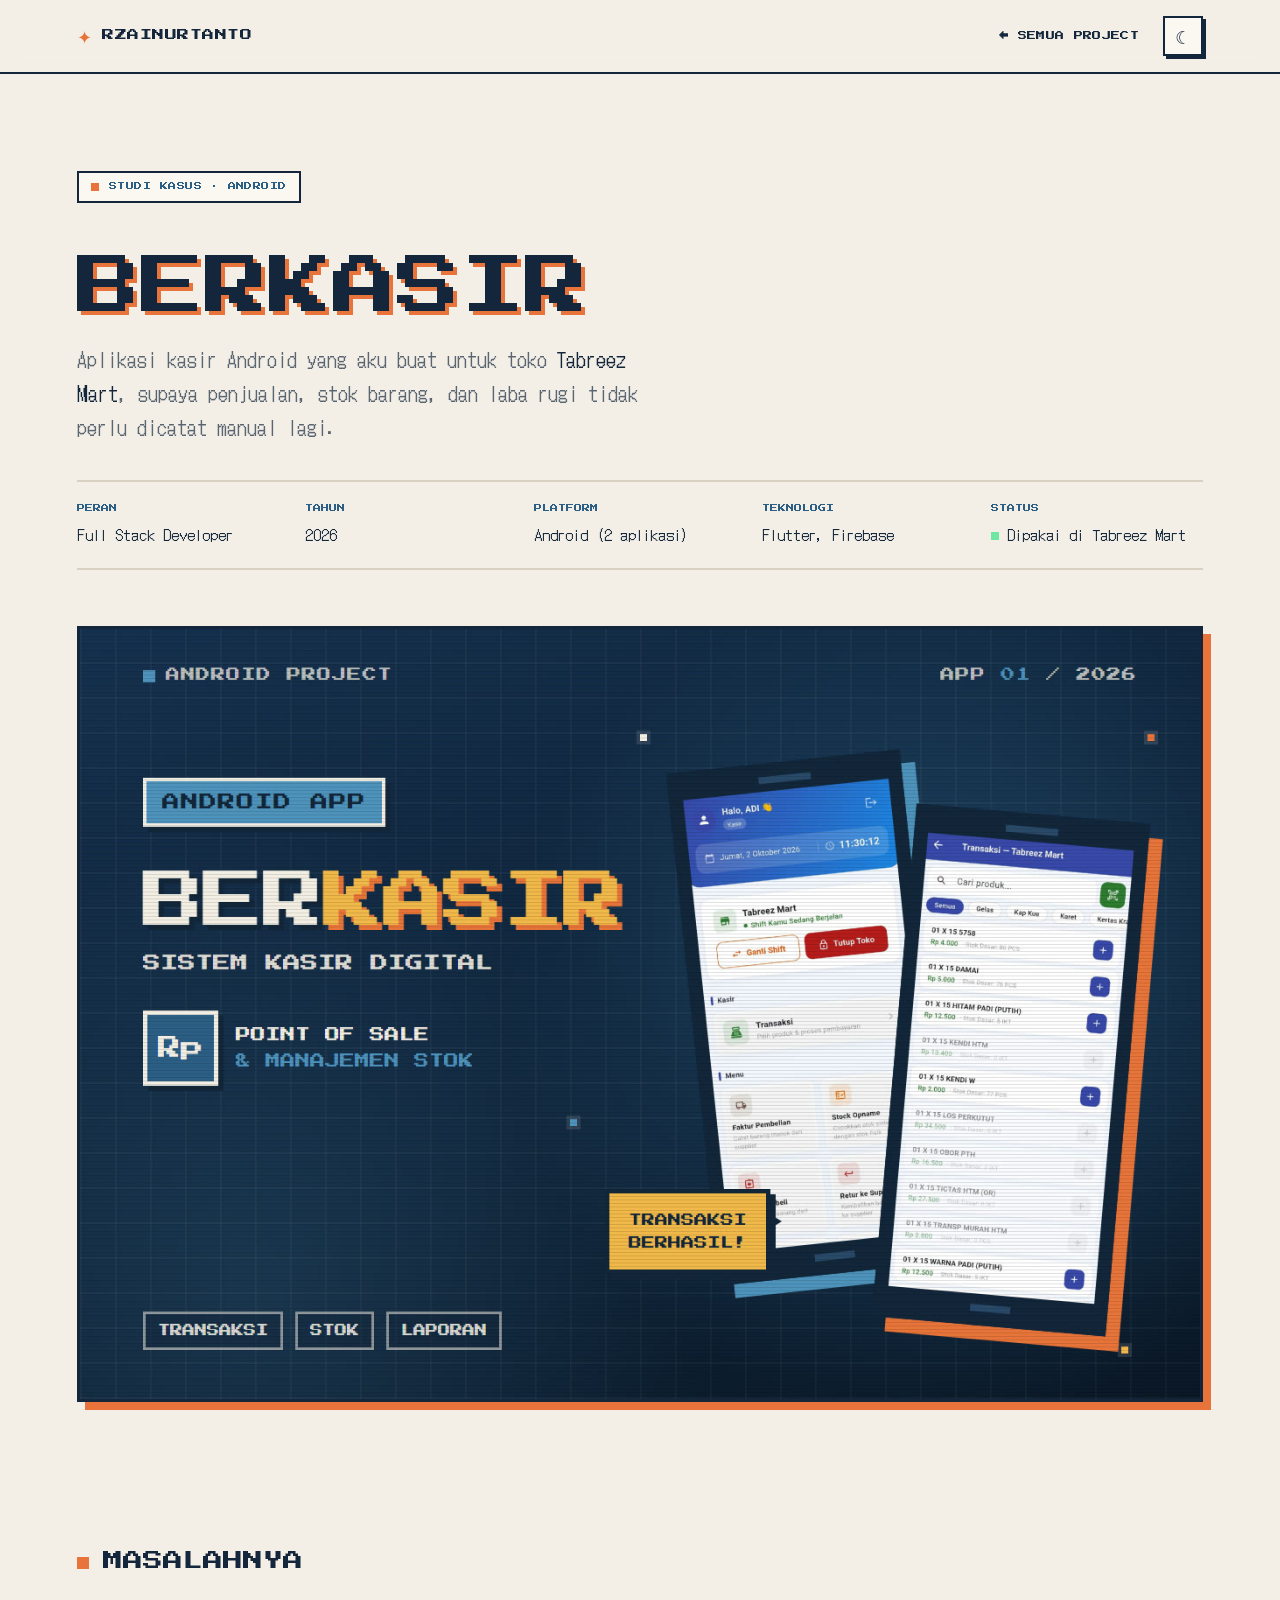
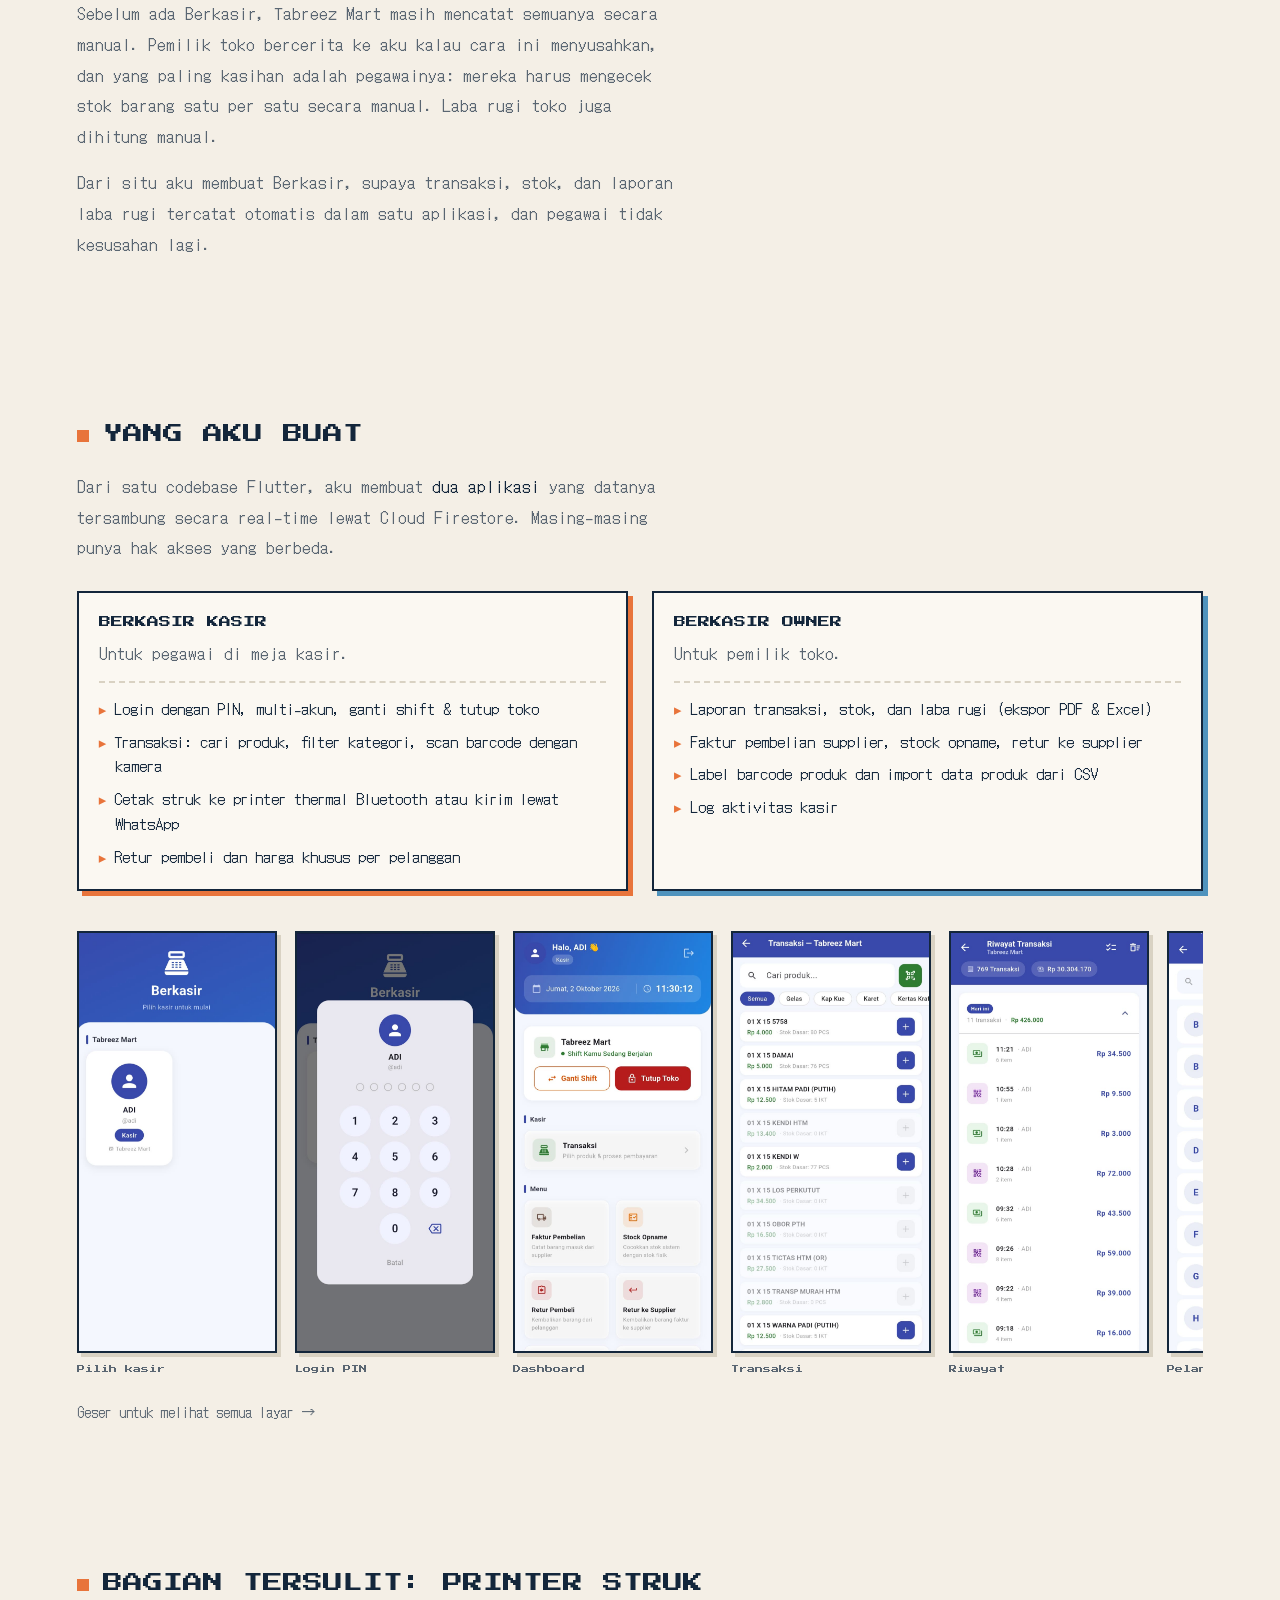
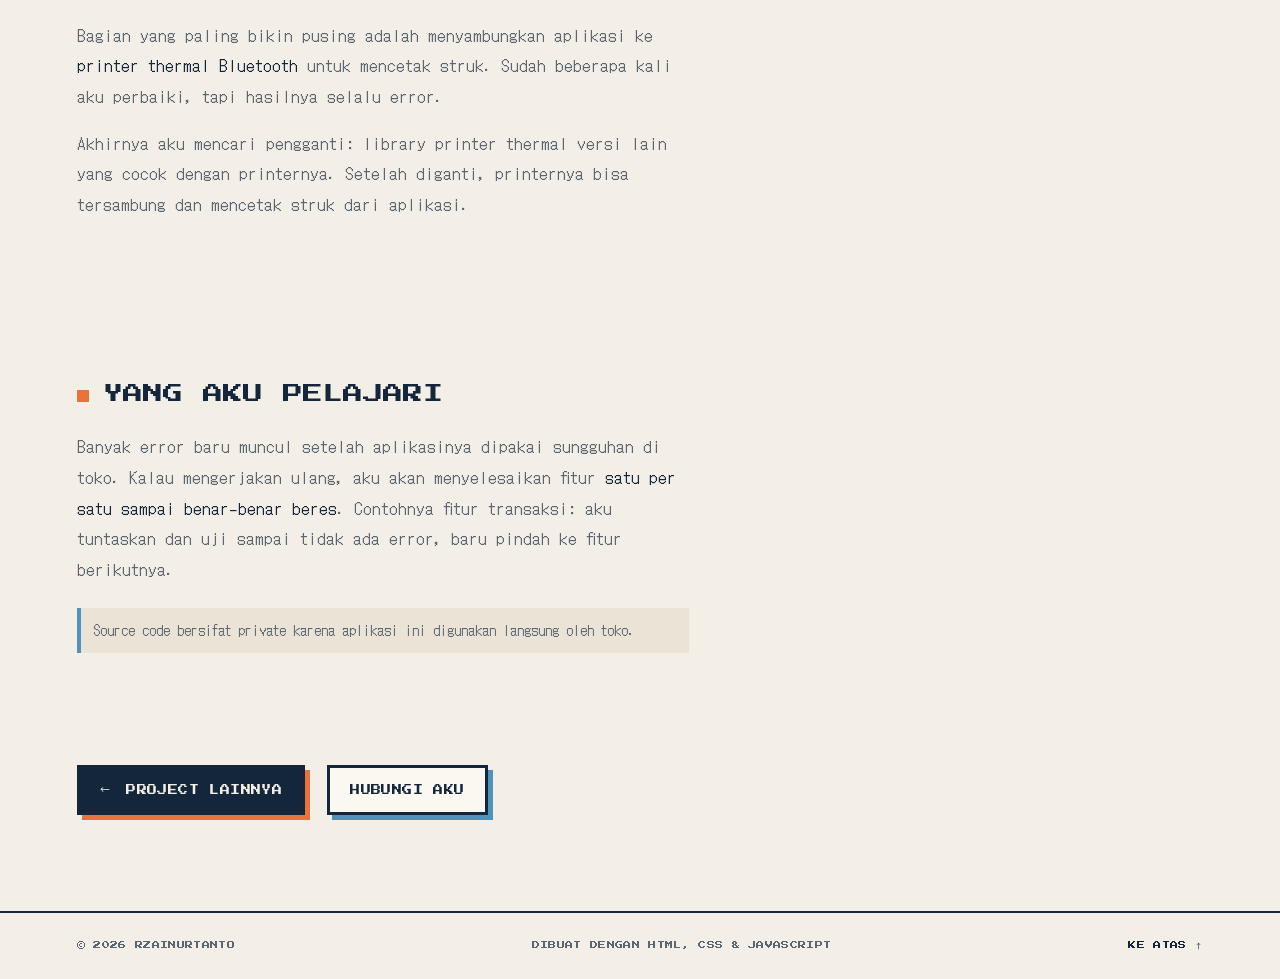
==== berkasir/index.html @ 59ff75f9 "versi 2" ====
<!doctype html>
<html lang="id" class="no-js">
<head>
  <meta charset="UTF-8" />
  <meta name="viewport" content="width=device-width, initial-scale=1.0" />
  <title>Berkasir: Studi Kasus · Rzainurtanto</title>
  <meta name="description" content="Studi kasus Berkasir, aplikasi kasir Android (Flutter & Firebase) yang dipakai di toko Tabreez Mart." />
  <meta name="author" content="Rzainurtanto" />
  <meta name="theme-color" content="#f4efe6" />
  <meta property="og:type" content="article" />
  <meta property="og:title" content="Berkasir: Studi Kasus · Rzainurtanto" />
  <meta property="og:description" content="Aplikasi kasir Android untuk menggantikan pencatatan manual di toko Tabreez Mart." />
  <meta property="og:image" content="../assets/projects/berkasir/poster.jpg" />
  <link rel="icon" href="data:image/svg+xml,%3Csvg xmlns='http://www.w3.org/2000/svg' viewBox='0 0 8 8' shape-rendering='crispEdges'%3E%3Crect width='8' height='8' fill='%2313263b'/%3E%3Cpath fill='%23e8743b' d='M3 1h2v2h2v2H5v2H3V5H1V3h2z'/%3E%3C/svg%3E" />

  <!-- Terapkan tema sebelum render agar tidak berkedip -->
  <script>
    (function () {
      var root = document.documentElement;
      root.classList.replace('no-js', 'js');
      try {
        var theme = localStorage.getItem('theme');
        if (!theme) theme = matchMedia('(prefers-color-scheme: dark)').matches ? 'dark' : 'light';
        root.dataset.theme = theme;
      } catch (e) {}
    })();
  </script>

  <link rel="preconnect" href="https://fonts.googleapis.com" />
  <link rel="preconnect" href="https://fonts.gstatic.com" crossorigin />
  <link href="https://fonts.googleapis.com/css2?family=DotGothic16&family=Press+Start+2P&display=swap" rel="stylesheet" />
  <link rel="stylesheet" href="../style.css" />
  <link rel="stylesheet" href="../case.css" />
</head>
<body>
  <a class="skip-link" href="#main">Lewati ke konten</a>

  <header class="topbar">
    <div class="topbar-inner">
      <a class="brand" href="../" aria-label="Rzainurtanto, kembali ke beranda">
        <span class="brand-mark" aria-hidden="true">✦</span> RZAINURTANTO
      </a>
      <a class="case-back" href="../#work"><span aria-hidden="true">←</span> <span class="case-back-long">SEMUA </span>PROJECT</a>
      <div class="topbar-actions">
        <button class="icon-button theme-toggle" type="button" aria-pressed="false" aria-label="Aktifkan mode gelap">
          <span aria-hidden="true">☾</span>
        </button>
      </div>
    </div>
  </header>

  <main id="main" class="case">
    <!-- ============ JUDUL ============ -->
    <section class="case-intro shell">
      <p class="eyebrow"><span class="blink-dot" aria-hidden="true"></span> STUDI KASUS · ANDROID</p>
      <h1>BERKASIR</h1>
      <p class="case-lead">Aplikasi kasir Android yang aku buat untuk toko <strong>Tabreez Mart</strong>, supaya penjualan, stok barang, dan laba rugi tidak perlu dicatat manual lagi.</p>

      <dl class="case-facts">
        <div><dt>PERAN</dt><dd>Full Stack Developer</dd></div>
        <div><dt>TAHUN</dt><dd>2026</dd></div>
        <div><dt>PLATFORM</dt><dd>Android (2 aplikasi)</dd></div>
        <div><dt>TEKNOLOGI</dt><dd>Flutter, Firebase</dd></div>
        <div><dt>STATUS</dt><dd><span class="status-dot" aria-hidden="true"></span>Dipakai di Tabreez Mart</dd></div>
      </dl>

      <figure class="case-cover">
        <img src="../assets/projects/berkasir/poster.jpg" alt="Tampilan aplikasi Berkasir: halaman kasir dan daftar transaksi" width="1280" height="880" />
      </figure>
    </section>

    <!-- ============ MASALAH ============ -->
    <section class="case-block shell">
      <h2>MASALAHNYA</h2>
      <div class="case-text">
        <p>Sebelum ada Berkasir, Tabreez Mart masih mencatat semuanya secara manual. Pemilik toko bercerita ke aku kalau cara ini menyusahkan, dan yang paling kasihan adalah pegawainya: mereka harus mengecek stok barang satu per satu secara manual. Laba rugi toko juga dihitung manual.</p>
        <p>Dari situ aku membuat Berkasir, supaya transaksi, stok, dan laporan laba rugi tercatat otomatis dalam satu aplikasi, dan pegawai tidak kesusahan lagi.</p>
      </div>
    </section>

    <!-- ============ YANG DIBUAT ============ -->
    <section class="case-block shell">
      <h2>YANG AKU BUAT</h2>
      <div class="case-text">
        <p>Dari satu codebase Flutter, aku membuat <strong>dua aplikasi</strong> yang datanya tersambung secara real-time lewat Cloud Firestore. Masing-masing punya hak akses yang berbeda.</p>
      </div>

      <div class="case-apps">
        <article class="case-app">
          <h3>BERKASIR KASIR</h3>
          <p>Untuk pegawai di meja kasir.</p>
          <ul>
            <li>Login dengan PIN, multi-akun, ganti shift &amp; tutup toko</li>
            <li>Transaksi: cari produk, filter kategori, scan barcode dengan kamera</li>
            <li>Cetak struk ke printer thermal Bluetooth atau kirim lewat WhatsApp</li>
            <li>Retur pembeli dan harga khusus per pelanggan</li>
          </ul>
        </article>
        <article class="case-app">
          <h3>BERKASIR OWNER</h3>
          <p>Untuk pemilik toko.</p>
          <ul>
            <li>Laporan transaksi, stok, dan laba rugi (ekspor PDF &amp; Excel)</li>
            <li>Faktur pembelian supplier, stock opname, retur ke supplier</li>
            <li>Label barcode produk dan import data produk dari CSV</li>
            <li>Log aktivitas kasir</li>
          </ul>
        </article>
      </div>

      <div class="case-screens" role="list" aria-label="Screenshot aplikasi Berkasir">
        <figure role="listitem"><img src="../assets/projects/berkasir/02-pilih-kasir.jpg" alt="Halaman pilih akun kasir" loading="lazy" width="768" height="1600" /><figcaption>Pilih kasir</figcaption></figure>
        <figure role="listitem"><img src="../assets/projects/berkasir/03-login.jpg" alt="Halaman login dengan PIN" loading="lazy" width="750" height="1600" /><figcaption>Login PIN</figcaption></figure>
        <figure role="listitem"><img src="../assets/projects/berkasir/04-dashboard.jpg" alt="Dashboard kasir" loading="lazy" width="754" height="1600" /><figcaption>Dashboard</figcaption></figure>
        <figure role="listitem"><img src="../assets/projects/berkasir/05-transaksi.jpg" alt="Halaman transaksi" loading="lazy" width="756" height="1600" /><figcaption>Transaksi</figcaption></figure>
        <figure role="listitem"><img src="../assets/projects/berkasir/06-riwayat.jpg" alt="Riwayat transaksi" loading="lazy" width="750" height="1600" /><figcaption>Riwayat</figcaption></figure>
        <figure role="listitem"><img src="../assets/projects/berkasir/07-pelanggan.jpg" alt="Data pelanggan" loading="lazy" width="746" height="1600" /><figcaption>Pelanggan</figcaption></figure>
        <figure role="listitem"><img src="../assets/projects/berkasir/08-laporan.jpg" alt="Laporan toko" loading="lazy" width="752" height="1600" /><figcaption>Laporan</figcaption></figure>
      </div>
      <p class="case-hint">Geser untuk melihat semua layar →</p>
    </section>

    <!-- ============ TERSULIT ============ -->
    <section class="case-block shell">
      <h2>BAGIAN TERSULIT: PRINTER STRUK</h2>
      <div class="case-text">
        <p>Bagian yang paling bikin pusing adalah menyambungkan aplikasi ke <strong>printer thermal Bluetooth</strong> untuk mencetak struk. Sudah beberapa kali aku perbaiki, tapi hasilnya selalu error.</p>
        <p>Akhirnya aku mencari pengganti: library printer thermal versi lain yang cocok dengan printernya. Setelah diganti, printernya bisa tersambung dan mencetak struk dari aplikasi.</p>
      </div>
    </section>

    <!-- ============ PELAJARAN ============ -->
    <section class="case-block shell">
      <h2>YANG AKU PELAJARI</h2>
      <div class="case-text">
        <p>Banyak error baru muncul setelah aplikasinya dipakai sungguhan di toko. Kalau mengerjakan ulang, aku akan menyelesaikan fitur <strong>satu per satu sampai benar-benar beres</strong>. Contohnya fitur transaksi: aku tuntaskan dan uji sampai tidak ada error, baru pindah ke fitur berikutnya.</p>
        <p class="modal-note">Source code bersifat private karena aplikasi ini digunakan langsung oleh toko.</p>
      </div>
    </section>

    <!-- ============ PENUTUP ============ -->
    <section class="case-end shell">
      <a class="pixel-button" href="../#work"><span aria-hidden="true">←</span> PROJECT LAINNYA</a>
      <a class="pixel-button ghost" href="../#contact">HUBUNGI AKU</a>
    </section>
  </main>

  <footer class="site-footer">
    <div class="shell footer-inner">
      <span>© <span id="year">2026</span> RZAINURTANTO</span>
      <span>DIBUAT DENGAN HTML, CSS &amp; JAVASCRIPT</span>
      <a class="back-to-top" href="#main">KE ATAS <span aria-hidden="true">↑</span></a>
    </div>
  </footer>

  <script src="../case.js"></script>
</body>
</html>
---- style.css ----
/* ==========================================================================
   RZAINURTANTO — Pixel Portfolio
   1. Tokens   2. Base   3. Header   4. Buttons   5. Hero   6. Hero art
   7. Sections 8. About  9. Services 10. Work    11. Contact 12. Footer
   13. Motion  14. Responsive
   ========================================================================== */

/* 1. Tokens ---------------------------------------------------------------- */
:root {
  --sun: #e8743b;
  --sea: #4f93bd;
  --gold: #f2b84b;
  --tide: #2c5f86;
  --ocean: #13263b;
  --sand: #f4efe6;

  --bg: #f4efe6;
  --bg-alt: #ebe3d6;
  --surface: #fbf8f2;
  --text: #13263b;
  --muted: #5a6672;
  --border: #13263b;
  --line: #d9d2c3;
  --panel: #13263b;
  --panel-text: #f4efe6;
  --panel-muted: #a9b6c2;
  --panel-line: #2b4560;
  --btn-bg: #13263b;
  --btn-text: #f4efe6;
  --header-bg: rgba(244, 239, 230,  .88);
  --scanline: rgba(19, 38, 59,  .05);

  --font-pixel: 'Press Start 2P', 'DotGothic16', ui-monospace, monospace;
  --font-body: 'DotGothic16', system-ui, sans-serif;
  --gutter: clamp(20px, 6vw, 96px);
  --shell: 1280px;
  --header-h: 72px;
  color-scheme: light;
}

:root[data-theme="dark"] {
  --tide: #7fb3d5;
  --bg: #0e1b2a;
  --bg-alt: #132438;
  --surface: #172b42;
  --text: #f4efe6;
  --muted: #9fb0c0;
  --border: #3b5f80;
  --line: #1f3650;
  --panel: #0a1420;
  --panel-line: #1f3650;
  --btn-bg: #f4efe6;
  --btn-text: #13263b;
  --header-bg: rgba(14, 27, 42,  .86);
  --scanline: rgba(0, 0, 0, .22);
  color-scheme: dark;
}

/* 2. Base ------------------------------------------------------------------ */
*, *::before, *::after { box-sizing: border-box; }

html {
  scroll-behavior: smooth;
  scroll-padding-top: calc(var(--header-h) + 12px);
  -webkit-text-size-adjust: 100%;
}

body {
  margin: 0;
  background: var(--bg);
  color: var(--text);
  font-family: var(--font-body);
  font-size: 17px;
  line-height: 1.65;
  overflow-x: hidden;
  transition: background-color .3s steps(3), color .3s steps(3);
}

[hidden] { display: none !important; }
img { display: block; max-width: 100%; height: auto; }
a { color: inherit; }
button { font: inherit; color: inherit; }
h1, h2, h3 { font-weight: 400; }
::selection { background: var(--sun); color: var(--sand); }

:focus-visible { outline: 3px dashed var(--sun); outline-offset: 4px; }

::-webkit-scrollbar { width: 12px; height: 12px; }
::-webkit-scrollbar-track { background: var(--bg); }
::-webkit-scrollbar-thumb { background: var(--sun); border: 3px solid var(--bg); }

.sr-only {
  position: absolute; width: 1px; height: 1px; padding: 0; margin: -1px;
  overflow: hidden; clip: rect(0 0 0 0); white-space: nowrap; border: 0;
}

.skip-link {
  position: fixed; top: -80px; left: 16px; z-index: 100;
  padding: 12px 16px;
  background: var(--sun); color: var(--sand);
  font-family: var(--font-pixel); font-size: 10px; text-decoration: none;
  border: 3px solid var(--ocean);
}
.skip-link:focus { top: 16px; }

.scanlines {
  position: fixed; inset: 0; z-index: 60; pointer-events: none;
  background: repeating-linear-gradient(0deg, transparent 0 3px, var(--scanline) 3px 4px);
}

.shell {
  max-width: var(--shell);
  margin-inline: auto;
  padding-inline: var(--gutter);
}

/* Press Start 2P tidak punya glyph panah/simbol — pakai font body agar tetap tajam */
.pixel-button [aria-hidden="true"], .project-link span, .back-to-top span, .panel-title span,
.hud b, .rec b, .card-corner { font-family: var(--font-body); }

.sun-text { color: var(--sun); }
.sea-text { color: var(--sea); }

/* 3. Header ---------------------------------------------------------------- */
.topbar {
  position: sticky; top: 0; z-index: 50;
  background: var(--header-bg);
  backdrop-filter: blur(10px);
  -webkit-backdrop-filter: blur(10px);
  border-bottom: 2px solid var(--border);
  transition: box-shadow .2s steps(2);
}
.topbar.is-scrolled { box-shadow: 0 4px 0 rgba(19, 38, 59,  .08); }

.topbar-inner {
  display: flex; align-items: center; gap: 24px;
  height: var(--header-h);
  max-width: 1440px; margin: auto;
  padding-inline: var(--gutter);
}

.brand {
  display: inline-flex; align-items: center; gap: 10px;
  font-family: var(--font-pixel); font-size: 12px; letter-spacing: .04em;
  color: var(--text); text-decoration: none;
}
.brand-mark { color: var(--sun); font-size: 18px; transition: transform .4s steps(4); }
.brand:hover .brand-mark { transform: rotate(90deg); }

.nav { margin-left: auto; }
.nav-links { display: flex; gap: clamp(16px, 2.4vw, 32px); margin: 0; padding: 0; list-style: none; }
.nav-links a {
  position: relative; display: block;
  padding: 28px 0;
  font-family: var(--font-pixel); font-size: 10px; line-height: 16px; letter-spacing: .04em;
  color: var(--muted); text-decoration: none;
  transition: color .2s steps(2);
}
.nav-links a::after {
  content: ''; position: absolute; left: 0; right: 0; bottom: 0;
  height: 4px; background: var(--sun);
  transform: scaleX(0); transform-origin: left;
  transition: transform .25s steps(4);
}
.nav-links a:hover, .nav-links a.active { color: var(--text); }
.nav-links a:hover::after, .nav-links a.active::after { transform: scaleX(1); }

.topbar-actions { display: flex; gap: 10px; }

.icon-button {
  display: grid; place-items: center;
  width: 40px; height: 40px; padding: 0;
  background: var(--surface); color: var(--text);
  border: 2px solid var(--border);
  box-shadow: 3px 3px 0 var(--border);
  font-size: 18px; line-height: 1;
  cursor: pointer;
  transition: transform .12s steps(2), box-shadow .12s steps(2);
}
.icon-button:hover { transform: translate(2px, 2px); box-shadow: 1px 1px 0 var(--border); }
.icon-button:active { transform: translate(3px, 3px); box-shadow: none; }

.menu-toggle { display: none; }

/* Tombol musik: ikon equalizer pixel, bergerak saat musik menyala */
.music-icon { display: flex; align-items: flex-end; gap: 3px; height: 16px; }
.music-icon i { display: block; width: 4px; height: 6px; background: var(--muted); }
.music-icon i:nth-child(2) { height: 12px; }
.music-icon i:nth-child(3) { height: 9px; }
.music-toggle.is-playing .music-icon i { background: var(--sun); animation: eq-bar .5s steps(3) infinite alternate; }
.music-toggle.is-playing .music-icon i:nth-child(2) { animation-delay: -.2s; }
.music-toggle.is-playing .music-icon i:nth-child(3) { animation-delay: -.35s; }
@keyframes eq-bar { from { height: 4px; } to { height: 16px; } }

/* Panel pemutar musik */
.music-wrap { position: relative; }
.music-panel {
  position: absolute; top: calc(100% + 18px); right: 0; z-index: 55;
  width: 300px;
  padding: 14px;
  color: var(--text); background: var(--surface);
  border: 3px solid var(--border);
  box-shadow: 6px 6px 0 var(--sun);
  animation: panel-in .2s steps(3);
}
.music-panel-top {
  display: flex; justify-content: space-between; align-items: center;
  margin-bottom: 14px; padding-bottom: 10px;
  font-family: var(--font-pixel); font-size: 8px; letter-spacing: .06em; color: var(--muted);
  border-bottom: 2px dashed var(--line);
}
.music-panel-top > span { display: inline-flex; align-items: center; gap: 8px; }
.music-dot { width: 8px; height: 8px; background: var(--muted); }
.music-panel.is-playing .music-dot { background: var(--sun); animation: blink 1s steps(2) infinite; }
.music-close {
  width: 24px; height: 24px; padding: 0;
  font-family: var(--font-pixel); font-size: 9px;
  color: var(--text); background: none; border: 2px solid var(--border);
  cursor: pointer;
}
.music-close:hover { color: var(--sand); background: var(--sun); }

.music-track { display: flex; align-items: center; gap: 12px; }
.music-meta { min-width: 0; }
.music-title { margin: 0 0 4px; font-family: var(--font-pixel); font-size: 11px; line-height: 1.5; overflow-wrap: anywhere; }
.music-artist { margin: 0; font-size: 15px; line-height: 1.3; color: var(--muted); }

/* Piringan vinyl pixel */
.music-disc {
  flex: none; width: 44px; height: 44px;
  background:
    radial-gradient(circle, var(--sand) 0 7%, var(--sun) 8% 26%, var(--ocean) 27% 40%, #2b4a6b 41% 44%, var(--ocean) 45% 58%, #2b4a6b 59% 62%, var(--ocean) 63%);
  clip-path: polygon(30% 0, 70% 0, 70% 5%, 85% 5%, 85% 15%, 95% 15%, 95% 30%, 100% 30%, 100% 70%, 95% 70%, 95% 85%, 85% 85%, 85% 95%, 70% 95%, 70% 100%, 30% 100%, 30% 95%, 15% 95%, 15% 85%, 5% 85%, 5% 70%, 0 70%, 0 30%, 5% 30%, 5% 15%, 15% 15%, 15% 5%, 30% 5%);
}
.music-disc::after { content: ''; display: block; width: 6px; height: 12px; margin: 6px 0 0 50%; background: var(--sand); opacity: .5; }
.music-panel.is-playing .music-disc, .now-playing .music-disc { animation: spin 1.6s steps(8) infinite; }

.music-controls { display: flex; align-items: center; gap: 12px; margin-top: 14px; }
.music-play {
  flex: none; display: grid; place-items: center;
  width: 40px; height: 40px; padding: 0;
  background: var(--gold);
  border: 3px solid var(--ocean);
  box-shadow: 3px 3px 0 var(--ocean);
  cursor: pointer;
  transition: transform .12s steps(2), box-shadow .12s steps(2);
}
.music-play:hover { transform: translate(1px, 1px); box-shadow: 2px 2px 0 var(--ocean); }
.music-play i { display: block; width: 12px; height: 14px; margin-left: 3px; background: var(--ocean);
  clip-path: polygon(0 0, 34% 0, 34% 15%, 67% 15%, 67% 35%, 100% 35%, 100% 65%, 67% 65%, 67% 85%, 34% 85%, 34% 100%, 0 100%); }
.music-play.is-playing i { margin-left: 0; clip-path: polygon(0 0, 35% 0, 35% 100%, 0 100%, 0 0, 65% 0, 100% 0, 100% 100%, 65% 100%, 65% 0); }

.music-volume { flex: 1; display: flex; align-items: center; gap: 8px; font-family: var(--font-pixel); font-size: 8px; color: var(--muted); }
.music-volume output { width: 34px; text-align: right; color: var(--text); }
.music-volume input {
  --fill: 5%;
  flex: 1; min-width: 0; height: 12px; margin: 0;
  -webkit-appearance: none; appearance: none;
  background: linear-gradient(var(--sun) 0 0) 0 / var(--fill) 100% no-repeat, var(--line);
  border: 2px solid var(--border);
  cursor: pointer;
}
.music-volume input::-webkit-slider-thumb { -webkit-appearance: none; width: 12px; height: 20px; background: var(--ocean); border: 2px solid var(--sand); }
.music-volume input::-moz-range-thumb { width: 10px; height: 18px; background: var(--ocean); border: 2px solid var(--sand); border-radius: 0; }

/* Notifikasi "now playing" */
.now-playing {
  position: fixed; left: 20px; bottom: 20px; z-index: 70;
  display: flex; align-items: center; gap: 12px;
  max-width: calc(100% - 40px);
  padding: 12px 16px 12px 12px;
  color: var(--sand); background: var(--ocean);
  border: 3px solid var(--sea);
  box-shadow: 5px 5px 0 var(--sun);
  transform: translateX(calc(-100% - 40px));
  visibility: hidden;
  transition: transform .35s steps(5), visibility 0s .35s;
  pointer-events: none;
}
.now-playing.show { transform: none; visibility: visible; transition: transform .35s steps(5); }
.now-playing small { display: block; margin-bottom: 4px; font-family: var(--font-pixel); font-size: 7px; letter-spacing: .08em; color: var(--sea); }
.now-playing strong { display: block; font-family: var(--font-pixel); font-size: 11px; font-weight: 400; line-height: 1.5; }
.now-playing .np-artist { display: block; font-size: 14px; color: var(--panel-muted); }
@keyframes panel-in { from { opacity: 0; transform: translateY(-6px); } }
.burger, .burger::before, .burger::after {
  display: block; width: 18px; height: 3px;
  background: var(--text);
  transition: transform .2s steps(3), background-color .1s;
}
.burger { position: relative; }
.burger::before, .burger::after { content: ''; position: absolute; left: 0; }
.burger::before { top: -6px; }
.burger::after { top: 6px; }
.menu-toggle[aria-expanded="true"] .burger { background: transparent; }
.menu-toggle[aria-expanded="true"] .burger::before { transform: translateY(6px) rotate(45deg); }
.menu-toggle[aria-expanded="true"] .burger::after { transform: translateY(-6px) rotate(-45deg); }

/* Scroll progress, digambar seperti bar EXP */
.exp-bar { position: absolute; left: 0; right: 0; bottom: -2px; height: 4px; pointer-events: none; }
.exp-bar i {
  display: block; height: 100%;
  width: calc(var(--progress, 0) * 100%);
  background: repeating-linear-gradient(90deg, var(--sea) 0 10px, transparent 10px 12px);
}

/* 4. Buttons --------------------------------------------------------------- */
.pixel-button {
  display: inline-flex; align-items: center; gap: 16px;
  padding: 17px 20px;
  font-family: var(--font-pixel); font-size: 10px; line-height: 1; letter-spacing: .04em;
  color: var(--btn-text); background: var(--btn-bg);
  text-decoration: none; white-space: nowrap;
  border: 3px solid var(--border);
  box-shadow: 5px 5px 0 var(--sun);
  cursor: pointer;
  transition: transform .12s steps(2), box-shadow .12s steps(2);
}
.pixel-button [aria-hidden="true"] { display: inline-block; transition: transform .2s steps(2); }
.pixel-button:hover { transform: translate(3px, 3px); box-shadow: 2px 2px 0 var(--sun); }
.pixel-button:hover [aria-hidden="true"] { transform: translateX(4px); }
.pixel-button:active { transform: translate(5px, 5px); box-shadow: none; }

.pixel-button.ghost { color: var(--text); background: var(--surface); box-shadow: 5px 5px 0 var(--sea); }
.pixel-button.ghost:hover { box-shadow: 2px 2px 0 var(--sea); }

/* 5. Hero ------------------------------------------------------------------ */
.hero {
  display: grid;
  grid-template-columns: minmax(0, .95fr) minmax(0, 1.05fr);
  align-items: center;
  gap: clamp(32px, 5vw, 72px);
  min-height: calc(100vh - var(--header-h));
  min-height: calc(100svh - var(--header-h));
  padding-block: clamp(48px, 7vw, 88px);
}

.eyebrow {
  display: inline-flex; align-items: center; gap: 10px;
  margin: 0 0 26px; padding: 8px 12px;
  font-family: var(--font-pixel); font-size: 8px; line-height: 1.4; letter-spacing: .06em;
  color: var(--tide);
  background: var(--surface);
  border: 2px solid var(--border);
}
.blink-dot { flex: none; width: 8px; height: 8px; background: var(--sun); animation: blink 1s steps(2) infinite; }

.hero h1 {
  margin: 0 0 28px;
  font-family: var(--font-pixel);
  font-size: clamp(30px, 4.6vw, 60px);
  line-height: 1.22;
  letter-spacing: -.03em;
}
.hero h1 .line { display: block; }
.hero h1 .sun-text, .hero h1 .sea-text { text-shadow: 3px 3px 0 var(--border); }
.cursor { color: var(--sun); text-shadow: none; animation: blink .8s steps(2) infinite; }

.hero-intro { max-width: 46ch; margin: 0 0 24px; color: var(--muted); font-size: 18px; }
.hero-intro strong { color: var(--text); font-weight: 400; }

.role-list { display: flex; flex-wrap: wrap; gap: 8px; margin: 0 0 34px; padding: 0; list-style: none; }
.role-list li {
  display: inline-flex; align-items: center; gap: 8px;
  padding: 7px 10px;
  font-family: var(--font-pixel); font-size: 8px; letter-spacing: .04em;
  border: 2px solid var(--border);
  background: var(--surface);
}
.role-list li::before { content: ''; width: 6px; height: 6px; background: var(--c); }

.hero-actions { display: flex; flex-wrap: wrap; align-items: center; gap: 18px 22px; }

/* 6. Hero art -------------------------------------------------------------- */
.hero-art {
  /* Palet langit default = malam. Diganti lewat data-time (dawn/day/dusk/night) oleh JS sesuai jam. */
  --sky-1: #0f2238; --sky-2: #163150; --sky-3: #21456b;
  --orb: var(--gold); --crater: #efbb52; --orb-glow: rgba(242, 184, 75,  .35); --orb-top: 12%;
  --cloud: #3e6a92; --cloud-op: .75;
  --city-back: #2a4f74; --city-back-op: .55;
  --city-a: #13263b; --city-b: #1d3a58;
  --windows: .8;
  --hud-text: var(--sand);
  position: relative; isolation: isolate; overflow: hidden;
  min-height: 540px;
  background: linear-gradient(180deg, var(--sky-1) 0%, var(--sky-2) 45%, var(--sky-3) 100%);
  border: 3px solid var(--border);
  box-shadow: 12px 12px 0 var(--sea);
}
.hero-art[data-time="dawn"] {
  --sky-1: #2e4d74; --sky-2: #c98a7a; --sky-3: #ffc49a;
  --orb: #ffb36b; --crater: #ffb36b; --orb-glow: rgba(255, 160, 110, .5); --orb-top: 44%; --orb-right: 66%;
  --cloud: #f2b9a0; --cloud-op: .8;
  --city-back: #4a6a8f; --city-a: #152a42; --city-b: #27476a;
  --windows: .35;
}
.hero-art[data-time="day"] {
  --sky-1: #4fa8e8; --sky-2: #7cc4f2; --sky-3: #c5e9f7;
  --orb: #ffe066; --crater: #ffe066; --orb-glow: rgba(255, 240, 160, .7); --orb-top: 9%;
  --cloud: #ffffff; --cloud-op: .95;
  --city-back: #5b7fc0; --city-back-op: .5;
  --city-a: #1f3a5c; --city-b: #2f5a85;
  --windows: 0;
  --hud-text: var(--ocean);
}
.hero-art[data-time="dusk"] {
  --sky-1: #1f3b5e; --sky-2: #d0674a; --sky-3: #ff9f5a;
  --orb: #ff8f4d; --crater: #ff8f4d; --orb-glow: rgba(255, 130, 80, .55); --orb-top: 44%; --orb-right: 3%;
  --cloud: #e08a6a; --cloud-op: .8;
  --city-back: #3d5f86; --city-a: #12263c; --city-b: #23446a;
  --windows: .7;
}
.hero-art[data-time="day"] .stars { display: none; }
.hero-art[data-time="dawn"] .stars, .hero-art[data-time="dawn"] .stars::before,
.hero-art[data-time="dusk"] .stars, .hero-art[data-time="dusk"] .stars::before { animation-name: twinkle-faint; }
/* Panggung ilustrasi + teman kecil yang berkeliaran di dalam pemandangan */
.hero-stage { position: relative; }

.buddy { position: absolute; z-index: 3; pointer-events: none; }
/* Bayangan kecil di bawah kaki */
.buddy::after { content: ''; display: block; width: 30px; height: 4px; margin: 1px auto 0; background: rgba(8, 18, 30,  .35); }
.buddy svg {
  display: block; width: 44px; height: 55px;
  filter: drop-shadow(2px 0 0 var(--ocean)) drop-shadow(-2px 0 0 var(--ocean)) drop-shadow(0 2px 0 var(--ocean)) drop-shadow(0 -2px 0 var(--ocean));
}
.buddy .leg-a { animation: step-a .45s linear infinite; }
.buddy .leg-b { animation: step-b .45s linear infinite; }

/* Zero Two mondar-mandir di atas atap gedung */
/* z-index 0: di depan gedung, tapi lewat di belakang karakter utama (z-index 1) */
.buddy-zerotwo { z-index: 0; bottom: 24%; left: 4%; animation: patrol-top 18s linear infinite; }

/* Kanao memanjat sisi kiri bagian dalam bingkai */
.buddy-kanao { left: 4px; top: 62%; animation: climb-left 12s linear infinite; }
.buddy-kanao::after { display: none; }
.ladder {
  position: absolute; z-index: 1; left: 8px; top: 30%; bottom: 25%;
  width: 36px;
  background:
    linear-gradient(90deg, #6b4428 0 5px, transparent 5px calc(100% - 5px), #6b4428 calc(100% - 5px)),
    repeating-linear-gradient(180deg, transparent 0 13px, #9a6a44 13px 18px);
  filter: drop-shadow(2px 0 0 rgba(8, 18, 30,  .55));
}

/* Mata & efek "Zzz" (default: bangun) */
.buddy .eye-closed { display: none; }
.zzz { position: absolute; top: -8px; right: -10px; display: none; font-family: var(--font-pixel); color: var(--sand); pointer-events: none; }
.zzz i {
  position: absolute; left: 0; top: 0;
  font-style: normal; font-size: 9px;
  text-shadow: 1px 1px 0 var(--ocean), -1px -1px 0 var(--ocean), 1px -1px 0 var(--ocean), -1px 1px 0 var(--ocean);
  opacity: 0;
  animation: zzz-float 3s steps(8) infinite;
}
.zzz i:nth-child(2) { animation-delay: 1s; font-size: 11px; }
.zzz i:nth-child(3) { animation-delay: 2s; font-size: 13px; }

/* Malam hari: mereka tidur */
:root[data-sky="night"] .buddy { animation: none; }
:root[data-sky="night"] .buddy .eye-open { display: none; }
:root[data-sky="night"] .buddy .eye-closed { display: inline; }
:root[data-sky="night"] .buddy .leg-a { animation: none; opacity: 1; }
:root[data-sky="night"] .buddy .leg-b { animation: none; opacity: 0; }
:root[data-sky="night"] .zzz { display: block; }
/* Zero Two rebahan di atap, kepala di kiri */
:root[data-sky="night"] .buddy-zerotwo { left: calc(96% - 58px); bottom: 23%; }
:root[data-sky="night"] .buddy-zerotwo svg { animation: breathe-lying 2.6s steps(2) infinite; }
:root[data-sky="night"] .buddy-zerotwo::after { width: 52px; margin-top: -10px; margin-left: -4px; }
:root[data-sky="night"] .buddy-zerotwo .zzz { right: auto; left: -6px; top: 4px; }
/* Kanao tertidur sambil memeluk tangga di bawah */
:root[data-sky="night"] .buddy-kanao { top: 62%; }
:root[data-sky="night"] .buddy-kanao svg { animation: breathe 2.6s steps(2) infinite; }

/* Chinatsu Kano mondar-mandir di atas kartu profil */
.buddy-chinatsu { z-index: 4; top: -56px; left: 4%; animation: patrol-top 15s linear -4s infinite; }
:root[data-sky="night"] .buddy-chinatsu { left: calc(96% - 58px); }
:root[data-sky="night"] .buddy-chinatsu svg { animation: breathe-lying 2.6s steps(2) infinite; }
:root[data-sky="night"] .buddy-chinatsu::after { width: 52px; margin-top: -10px; margin-left: -4px; }
:root[data-sky="night"] .buddy-chinatsu .zzz { right: auto; left: -6px; top: 4px; }

@keyframes zzz-float {
  0% { opacity: 0; transform: translate(0, 0) scale(.6); }
  20% { opacity: 1; }
  100% { opacity: 0; transform: translate(12px, -26px) scale(1); }
}
@keyframes breathe { 50% { transform: translateY(1px) scaleY(.97); } }
@keyframes breathe-lying {
  0%, 100% { transform: translateY(6px) rotate(-90deg); }
  50% { transform: translateY(6px) rotate(-90deg) scaleX(1.05); }
}

@keyframes step-a { 0%, 49.9% { opacity: 1; } 50%, 100% { opacity: 0; } }
@keyframes step-b { 0%, 49.9% { opacity: 0; } 50%, 100% { opacity: 1; } }
@keyframes patrol-top {
  0% { left: 4%; transform: scaleX(1); }
  44% { left: calc(96% - 44px); transform: scaleX(1); }
  50% { left: calc(96% - 44px); transform: scaleX(-1); }
  94% { left: 4%; transform: scaleX(-1); }
  100% { left: 4%; transform: scaleX(1); }
}
@keyframes climb-left {
  0% { top: 62%; }
  42% { top: 30%; }
  58% { top: 30%; }
  100% { top: 62%; }
}

.hero-art::after {
  content: ''; position: absolute; inset: 0; z-index: 2; pointer-events: none;
  background: linear-gradient(transparent 60%, rgba(8, 18, 30,  .45));
}

.stars, .stars::before {
  position: absolute; top: 0; left: 0;
  width: 3px; height: 3px;
  background: var(--sand);
  box-shadow:
    40px 70px var(--sand), 120px 30px var(--sand), 210px 110px var(--sand),
    300px 50px var(--sand), 380px 160px var(--sand), 460px 40px var(--sand),
    520px 120px var(--sand), 80px 190px var(--sand), 170px 240px var(--sand),
    600px 70px var(--sand), 250px 200px var(--sand), 440px 230px var(--sand);
  opacity: .7;
  animation: twinkle-dim 2.4s steps(2) infinite;
}
.stars { z-index: -1; }
.stars::before { content: ''; transform: translate(26px, 18px); animation-delay: 1.2s; }

.hud {
  position: absolute; top: 16px; left: 18px; right: 18px; z-index: 5;
  display: flex; justify-content: space-between; gap: 12px;
  font-family: var(--font-pixel); font-size: 8px; letter-spacing: .06em;
  color: var(--hud-text);
}
.hud b { color: var(--sun); font-weight: 400; }
.hud-time { margin-left: auto; }
.hud-time {
  padding: 0; font: inherit; letter-spacing: inherit; color: inherit;
  background: none; border: 0; border-bottom: 2px dashed currentColor;
  cursor: pointer;
}
.hud-time:hover { color: var(--sun); }
.hud-time.is-manual::after { content: " \25B8"; font-family: var(--font-body); color: var(--sun); }

.moon { position: absolute; top: var(--orb-top); right: var(--orb-right, 16%); width: 180px; height: 180px; }
.moon::before {
  content: ''; position: absolute; inset: 0;
  background:
    linear-gradient(var(--crater) 0 0) 28% 32% / 24px 24px no-repeat,
    linear-gradient(var(--crater) 0 0) 66% 58% / 32px 32px no-repeat,
    linear-gradient(var(--crater) 0 0) 38% 76% / 14px 14px no-repeat,
    var(--orb);
  /* lingkaran bertangga ala pixel */
  clip-path: polygon(30% 0, 70% 0, 70% 5%, 85% 5%, 85% 15%, 95% 15%, 95% 30%, 100% 30%, 100% 70%, 95% 70%, 95% 85%, 85% 85%, 85% 95%, 70% 95%, 70% 100%, 30% 100%, 30% 95%, 15% 95%, 15% 85%, 5% 85%, 5% 70%, 0 70%, 0 30%, 5% 30%, 5% 15%, 15% 15%, 15% 5%, 30% 5%);
}
.moon::after {
  content: ''; position: absolute; inset: -50px; z-index: -1;
  background: radial-gradient(circle, var(--orb-glow), transparent 62%);
}

.cloud { position: absolute; height: 12px; background: var(--cloud); opacity: var(--cloud-op); }
.cloud::before, .cloud::after { content: ''; position: absolute; width: 28px; height: 12px; background: inherit; }
.cloud::before { left: 18px; bottom: 8px; }
.cloud::after { left: 43px; bottom: 4px; }
.cloud-one { top: 24%; left: 8%; width: 100px; animation: drift 9s steps(6) infinite; }
.cloud-two { top: 38%; right: 3%; width: 130px; animation: drift 11s 1s steps(6) infinite; }

.city { position: absolute; left: 0; right: 0; bottom: 0; }
.city-back {
  height: 42%; opacity: var(--city-back-op);
  background: linear-gradient(90deg, var(--city-back) 0 8%, transparent 8% 14%, var(--city-back) 14% 21%, transparent 21% 30%, var(--city-back) 30% 39%, transparent 39% 47%, var(--city-back) 47% 57%, transparent 57% 64%, var(--city-back) 64% 74%, transparent 74% 82%, var(--city-back) 82% 90%, transparent 90%);
}
.city-front { height: 25%; background: repeating-linear-gradient(90deg, var(--city-a) 0 55px, var(--city-b) 55px 90px, var(--city-a) 90px 125px); }
.city-front::after {
  content: '▪  ▪     ▪ ▪   ▪      ▪ ▪ ▪     ▪';
  position: absolute; top: 20%; left: 0; right: 0;
  color: var(--gold); letter-spacing: 16px; white-space: nowrap; opacity: var(--windows);
  animation: windows 3s steps(2) infinite;
}

/* Karakter */
.character {
  --scale: 1.15;
  --skin: #ad765d;
  --hair: #17151a;
  position: absolute; bottom: 16%; left: 49%; z-index: 1;
  transform: translateX(-50%) scale(var(--scale));
  transform-origin: center bottom;
  animation: character-float 3.8s ease-in-out infinite;
}
.head {
  position: relative; z-index: 2;
  width: 116px; height: 106px; margin: 0 auto;
  background: var(--skin);
  border: 7px solid var(--ocean);
  transform: translateY(7px);
}
.hair-front {
  position: absolute; z-index: 3; top: -8px; left: -8px;
  width: 124px; height: 34px;
  background: var(--hair);
  clip-path: polygon(0 0, 100% 0, 88% 72%, 73% 42%, 61% 100%, 47% 46%, 30% 86%, 20% 43%, 0 72%);
}
.ear { position: absolute; top: 30px; width: 15px; height: 30px; background: var(--skin); border: 5px solid var(--ocean); }
.ear.left { left: -17px; }
.ear.right { right: -17px; }
.face-eye {
  position: absolute; top: 49px;
  width: 12px; height: 20px;
  background: var(--ocean);
  animation: eye-blink 4.5s steps(1) infinite;
}
.eye-left { left: 28px; }
.eye-right { right: 28px; }
.mouth { position: absolute; top: 77px; left: 50%; width: 17px; height: 5px; transform: translateX(-50%); border-bottom: 4px solid var(--ocean); }
.neck { width: 35px; height: 19px; margin: 0 auto; background: var(--skin); border-inline: 7px solid var(--ocean); }
.body {
  position: relative;
  width: 155px; height: 140px;
  background: repeating-linear-gradient(125deg, var(--hair) 0 12px, #29222d 12px 16px, var(--hair) 16px 28px);
  border: 7px solid var(--ocean);
}
.body::after { content: ''; position: absolute; bottom: -10px; left: 20px; width: 110px; height: 13px; background: var(--ocean); }
.collar { position: absolute; top: 0; left: 49px; border-left: 25px solid transparent; border-right: 25px solid transparent; border-top: 38px solid var(--sand); }
.ribbon { position: absolute; z-index: 2; top: 28px; left: 67px; width: 8px; height: 35px; background: var(--sand); transform: rotate(8deg); }
.arm {
  position: absolute; z-index: 3; top: 28px;
  width: 36px; height: 90px;
  background: var(--skin);
  border: 7px solid var(--ocean);
  transform-origin: 50% 8px; /* sendi bahu */
  transition: transform .3s steps(3);
}
.arm-left { left: -38px; transform: rotate(15deg); }
.arm-right { right: -38px; transform: rotate(-15deg); }

/* HP yang dipegang saat pose main HP */
.pixel-phone {
  position: absolute; z-index: 4; top: 54px; left: 50%;
  width: 44px; height: 64px;
  background: var(--ocean);
  border: 4px solid var(--ocean);
  transform: translateX(-50%) scale(0);
  transform-origin: center bottom;
  transition: transform .3s steps(3);
}
.pixel-phone::before {
  content: ''; position: absolute; inset: 2px 2px 8px;
  background:
    linear-gradient(var(--ocean) 0 0) 5px 6px / 18px 4px no-repeat,
    linear-gradient(var(--ocean) 0 0) 5px 14px / 24px 4px no-repeat,
    linear-gradient(var(--sun) 0 0) 5px 24px / 12px 10px no-repeat,
    var(--sea);
  animation: phone-screen 1.2s steps(2) infinite;
}
.pixel-phone .hand {
  position: absolute; top: 20px;
  width: 16px; height: 22px;
  background: var(--skin);
  border: 4px solid var(--ocean);
}
.pixel-phone .hand-left { left: -14px; }
.pixel-phone .hand-right { right: -14px; }

/* Pose: melambaikan tangan */
.character.is-waving .arm-right { height: 118px; animation: wave-arm 2.8s steps(2) both; }
.character.is-waving .mouth { width: 20px; height: 10px; background: #8c2f45; border: 4px solid var(--ocean); border-top-width: 0; }

/* Pose: main HP */
.head { transition: transform .3s steps(3); }
.character.is-phone .head { transform: translateY(13px); }
.character.is-phone .face-eye { top: 58px; height: 10px; }
.character.is-phone .arm-left { transform: rotate(-40deg); }
.character.is-phone .arm-right { transform: rotate(40deg); }
.character.is-phone .pixel-phone { transform: translateX(-50%) scale(1); box-shadow: 0 0 22px 4px rgba(79, 147, 189,  .45); }

.speech-bubble {
  position: absolute; top: 22%; right: 14%; z-index: 4;
  padding: 13px 15px;
  font-family: var(--font-pixel); font-size: 10px; line-height: 1.8;
  color: var(--ocean); background: var(--sand);
  border: 4px solid var(--ocean);
  box-shadow: 5px 5px 0 var(--sun);
  animation: float 4s ease-in-out infinite;
}
.speech-bubble::after {
  content: ''; position: absolute; bottom: -13px; left: 22px;
  border-style: solid; border-width: 12px 10px 0 0;
  border-color: var(--ocean) transparent transparent transparent;
}
.speech-bubble span { color: var(--sun); }
.speech-bubble.bubble-swap { animation: bubble-swap .45s steps(3), float 4s ease-in-out infinite; }

.art-label { position: absolute; bottom: 18px; left: 20px; z-index: 3; font-family: var(--font-pixel); font-size: 10px; color: var(--sand); }
.art-label small { display: block; margin-top: 4px; font-family: var(--font-body); font-size: 14px; color: var(--sea); }

/* 7. Sections -------------------------------------------------------------- */
.section { padding-block: clamp(80px, 10vw, 128px); border-top: 2px solid var(--border); }
.section-alt { background: var(--bg-alt); }

.section-head { margin-bottom: clamp(40px, 5vw, 56px); }
.section-heading { display: flex; align-items: center; gap: 18px; }
.section-heading h2 { margin: 0; font-family: var(--font-pixel); font-size: clamp(18px, 2.6vw, 28px); line-height: 1.4; }
.section-lead { max-width: 56ch; margin: 18px 0 0; color: var(--muted); }

.panel-title {
  display: flex; align-items: center; gap: 10px;
  margin: 0 0 24px;
  font-family: var(--font-pixel); font-size: 11px; letter-spacing: .04em;
}
.panel-title span { color: var(--sun); }

/* 8. About ----------------------------------------------------------------- */
.profile-grid {
  display: grid;
  grid-template-columns: minmax(0, .85fr) minmax(0, 1.15fr);
  align-items: center;
  gap: clamp(40px, 7vw, 88px);
}

.profile-card {
  position: relative;
  padding: 24px;
  color: var(--panel-text); background: var(--panel);
  border: 3px solid var(--border);
  box-shadow: 8px 8px 0 var(--sun);
}
.profile-top { display: flex; align-items: center; gap: 20px; }
.avatar-frame {
  flex: none; width: 120px; height: 120px; overflow: hidden;
  background: var(--sea);
  border: 4px solid var(--sand);
  box-shadow: 4px 4px 0 var(--sea);
}
.profile-photo { width: 100%; height: 100%; object-fit: cover; object-position: center top; transition: transform .4s steps(4); }
.profile-card:hover .profile-photo { transform: scale(1.06); }
.card-kicker { margin: 0; font-family: var(--font-pixel); font-size: 8px; color: var(--gold); }
.profile-card h3 { margin: 10px 0 6px; font-family: var(--font-pixel); font-size: 14px; }
.muted { margin: 0; color: var(--panel-muted); }
.card-corner { position: absolute; top: 12px; right: 14px; color: var(--sun); }

.profile-meta { display: grid; gap: 10px; margin: 22px 0 0; padding-top: 18px; border-top: 2px dashed var(--panel-line); }
.profile-meta div { display: flex; justify-content: space-between; align-items: center; gap: 16px; }
.profile-meta dt { font-family: var(--font-pixel); font-size: 8px; color: var(--sea); }
.profile-meta dd { display: inline-flex; align-items: center; gap: 8px; margin: 0; font-size: 15px; color: var(--panel-muted); text-align: right; }
.status-dot { width: 8px; height: 8px; background: #6ee7a0; animation: blink 1.4s steps(2) infinite; }

.big-copy { max-width: 30ch; margin: 0 0 22px; font-family: var(--font-pixel); font-size: clamp(15px, 1.7vw, 20px); line-height: 1.7; }
.big-copy em { color: var(--sun); font-style: normal; }
.about-text > p:not(.big-copy) { max-width: 58ch; margin: 0; color: var(--muted); }
.about-text > p:not(.big-copy) + p { margin-top: 14px; }

.stats {
  display: grid; grid-template-columns: repeat(3, minmax(0, 1fr)); gap: 16px;
  margin: 32px 0 0; padding-top: 24px;
  border-top: 2px solid var(--line);
}
.stats div { display: flex; flex-direction: column-reverse; gap: 8px; }
.stats dd { margin: 0; font-family: var(--font-pixel); font-size: clamp(18px, 2vw, 24px); color: var(--tide); }
.stats dt { font-family: var(--font-pixel); font-size: 8px; line-height: 1.6; color: var(--muted); }

.skills-grid {
  display: grid;
  grid-template-columns: minmax(0, 1.15fr) minmax(0, .85fr);
  gap: clamp(40px, 6vw, 72px);
  margin-top: clamp(64px, 8vw, 96px);
}

.skills-grid.is-single { grid-template-columns: 1fr; }
.is-single .inventory-grid { grid-template-columns: repeat(6, minmax(0, 1fr)); }
.inventory-grid {
  display: grid; grid-template-columns: repeat(3, minmax(0, 1fr)); gap: 12px;
  margin: 0; padding: 0; list-style: none;
}
.inventory-grid li {
  display: flex; flex-direction: column; align-items: center; gap: 10px;
  padding: 16px 8px 12px;
  font-size: 14px; text-align: center; line-height: 1.3;
  background: var(--surface);
  border: 2px solid var(--border);
  box-shadow: 3px 3px 0 var(--line);
  transition: transform .12s steps(2), box-shadow .12s steps(2);
}
.inventory-grid li:hover { transform: translate(-2px, -2px); box-shadow: 5px 5px 0 var(--c, var(--sun)); }
.item-icon {
  display: grid; place-items: center;
  width: 44px; height: 44px;
  font-family: var(--font-pixel); font-size: 10px;
  color: var(--ocean); background: var(--c);
  border: 2px solid var(--ocean);
}

/* 10. Work ----------------------------------------------------------------- */
.filter-tabs { display: flex; flex-wrap: wrap; gap: 10px; margin-bottom: 36px; }
.filter {
  padding: 10px 14px;
  font-family: var(--font-pixel); font-size: 9px; letter-spacing: .04em;
  color: var(--text); background: var(--surface);
  border: 2px solid var(--border);
  box-shadow: 3px 3px 0 var(--border);
  cursor: pointer;
  transition: transform .12s steps(2), box-shadow .12s steps(2), background-color .12s steps(2);
}
.filter:hover { transform: translate(1px, 1px); box-shadow: 2px 2px 0 var(--border); }
.filter.active { color: var(--sand); background: var(--sun); transform: translate(3px, 3px); box-shadow: none; }

.project-grid { display: grid; grid-template-columns: repeat(6, minmax(0, 1fr)); gap: 24px; }
/* Susunan bertingkat: Berkasir besar, 2 kartu sedang, sisanya kecil */
.project-grid > .project-card { grid-column: span 2; }
.project-grid > .project-card.is-medium { grid-column: span 3; }
.project-grid > .project-card.is-featured { grid-column: 1 / -1; }
/* Saat difilter, semua kartu (selain unggulan) kembali seukuran */
.project-grid.is-filtered > .project-card:not(.is-featured) { grid-column: span 2; }

.project-card {
  position: relative;
  display: flex; flex-direction: column;
  padding: 15px;
  cursor: pointer;
  background: var(--surface);
  border: 2px solid var(--border);
  transition: transform .2s steps(3), box-shadow .2s steps(3);
}
.project-card[hidden] { display: none; }
.project-card:hover { transform: translateY(-8px); box-shadow: 7px 7px 0 var(--sea); }
.project-card.pop { animation: pop .35s steps(3); }

.project-card.is-featured {
  display: grid; grid-template-columns: minmax(0, 1.45fr) minmax(0, 1fr);
  align-items: center; gap: clamp(24px, 3vw, 44px);
  padding: 18px;
  box-shadow: 7px 7px 0 var(--sun);
}
.project-card.is-featured:hover { box-shadow: 10px 10px 0 var(--sun); }
.is-featured .project-visual { margin: 0; }
.featured-body { display: flex; flex-direction: column; padding-right: 8px; }
.is-featured h3 { margin-top: 12px; font-size: clamp(18px, 2vw, 24px); }
.is-featured .featured-body > p { font-size: 17px; }
.featured-actions { display: flex; flex-wrap: wrap; align-items: center; gap: 14px 24px; margin-top: auto; }
.featured-actions .project-link { margin-top: 0; }
/* Di atas lapisan klik kartu, jadi bisa diklik sendiri */
.case-link {
  position: relative; z-index: 6;
  padding: 9px 12px;
  font-family: var(--font-pixel); font-size: 9px; letter-spacing: .04em;
  color: var(--sand); background: var(--ocean); text-decoration: none;
  border: 2px solid var(--ocean); box-shadow: 4px 4px 0 var(--sun);
  transition: transform .15s steps(2), box-shadow .15s steps(2);
}
.case-link:hover { transform: translate(2px, 2px); box-shadow: 2px 2px 0 var(--sun); }
:root[data-theme="dark"] .case-link { color: var(--ocean); background: var(--sand); border-color: var(--sand); }

.project-visual { position: relative; aspect-ratio: 16 / 11; margin-bottom: 18px; overflow: hidden; border: 2px solid var(--border); }
.visual-one { background: #ffc4a3; }
.visual-one::after {
  content: ''; position: absolute; left: 0; right: 0; bottom: 0; height: 40%;
  background: #f0a35e;
  clip-path: polygon(0 45%, 12% 20%, 23% 52%, 35% 0, 49% 53%, 63% 15%, 75% 52%, 89% 8%, 100% 48%, 100% 100%, 0 100%);
}
.visual-sun { position: absolute; top: 23px; right: 24px; width: 62px; height: 62px; background: var(--gold); border: 3px solid var(--ocean); border-radius: 50%; }
.visual-window { position: absolute; bottom: 30px; left: 30px; z-index: 1; width: 100px; height: 105px; background: var(--sea); border: 5px solid var(--ocean); box-shadow: 14px 8px 0 rgba(19, 38, 59,  .15); }
.visual-plant { position: absolute; right: 42px; bottom: 0; z-index: 1; width: 42px; height: 62px; background: #2c5f86; border: 4px solid var(--ocean); border-radius: 50% 50% 0 0; }
.visual-three { display: grid; place-items: center; background: #10213a; }
.motion-ring { position: absolute; width: 135px; height: 135px; border: 17px dotted var(--sun); border-radius: 50%; animation: spin 8s linear infinite; }
.motion-core { z-index: 1; font-family: var(--font-pixel); font-size: 14px; color: var(--gold); }

.visual-four { display: grid; place-items: center; background: repeating-linear-gradient(0deg, #cfe3ee 0 18px, #c2d9e7 18px 20px); }
.app-phone {
  position: relative; z-index: 1;
  width: 104px; height: 186px;
  padding: 14px 7px 18px;
  background: var(--ocean);
  border: 4px solid var(--ocean);
  box-shadow: 12px 10px 0 rgba(19, 38, 59,  .18);
  animation: float 4s ease-in-out infinite;
}
.app-phone::after { content: ''; position: absolute; left: 50%; bottom: 5px; width: 22px; height: 4px; background: #2b4560; transform: translateX(-50%); }
.app-screen { display: grid; grid-template-columns: 1fr 1fr; align-content: start; gap: 6px; height: 100%; padding: 7px; background: var(--sand); }
.app-screen i { display: block; height: 30px; border: 2px solid var(--ocean); }
.app-screen i:nth-child(1) { grid-column: 1 / -1; height: 16px; background: var(--sun); }
.app-screen i:nth-child(2) { background: var(--sea); }
.app-screen i:nth-child(3) { background: var(--gold); }
.app-screen i:nth-child(4) { background: var(--tide); }
.app-screen i:nth-child(5) { grid-column: 1 / -1; height: 22px; background: var(--surface); }
.app-badge {
  position: absolute; top: 28px; right: 26%; z-index: 2;
  padding: 6px 8px;
  font-family: var(--font-pixel); font-size: 9px;
  color: var(--ocean); background: var(--gold);
  border: 3px solid var(--ocean);
  transform: rotate(8deg);
}


/* Foto cover otomatis (foto pertama dari data-images) */
.project-cover { position: absolute; inset: 0; z-index: 3; width: 100%; height: 100%; object-fit: cover; }

.visual-hint {
  position: absolute; left: 12px; bottom: 12px; z-index: 4;
  padding: 7px 10px;
  font-family: var(--font-pixel); font-size: 8px; letter-spacing: .04em;
  color: var(--sand); background: var(--ocean);
  border: 2px solid var(--sand);
  box-shadow: 3px 3px 0 var(--sun);
  opacity: 0; transform: translateY(8px);
  transition: opacity .2s steps(2), transform .2s steps(2);
}
.project-card:hover .visual-hint, .project-card:focus-within .visual-hint { opacity: 1; transform: none; }

.project-meta { display: flex; justify-content: space-between; font-family: var(--font-pixel); font-size: 8px; color: var(--tide); }
.project-card h3 { margin: 14px 0 8px; font-family: var(--font-pixel); font-size: 14px; line-height: 1.5; }
.project-card p { margin: 0 0 16px; color: var(--muted); }
.project-tags { display: flex; flex-wrap: wrap; gap: 6px; margin: 0 0 20px; padding: 0; list-style: none; }
.project-tags li { padding: 5px 8px; font-family: var(--font-pixel); font-size: 7px; letter-spacing: .04em; color: var(--muted); border: 2px solid var(--line); }
.project-link {
  align-self: flex-start; margin-top: auto;
  padding: 0 0 5px;
  font-family: var(--font-pixel); font-size: 9px; letter-spacing: .04em;
  color: var(--text); background: none;
  border: 0; border-bottom: 3px solid var(--sun);
  cursor: pointer;
}
/* Seluruh kartu bisa diklik lewat tombol ini */
.project-link::after { content: ''; position: absolute; inset: 0; z-index: 5; }
.project-link span { display: inline-block; transition: transform .2s steps(2); }
.project-card:hover .project-link { color: var(--sun); }
.project-card:hover .project-link span { transform: translateX(4px); }

/* Modal detail project */
.quest-modal {
  width: min(1040px, calc(100% - 32px));
  max-width: none; max-height: calc(100vh - 32px);
  max-height: calc(100dvh - 32px);
  margin: auto; padding: 0;
  color: var(--text); background: var(--surface);
  border: 3px solid var(--border);
  box-shadow: 10px 10px 0 var(--sun);
  overflow: auto;
}
.quest-modal::backdrop { background: rgba(8, 18, 30,  .78); }
.quest-modal[open] { animation: modal-in .3s steps(4); }
.modal-open { overflow: hidden; }

.modal-bar {
  position: sticky; top: 0; z-index: 6;
  display: flex; justify-content: space-between; align-items: center; gap: 16px;
  padding: 10px 12px 10px 18px;
  font-family: var(--font-pixel); font-size: 9px; letter-spacing: .06em;
  color: var(--panel-text); background: var(--panel);
}
.modal-bar > span { display: inline-flex; align-items: center; gap: 10px; }
.modal-close {
  width: 34px; height: 34px; padding: 0;
  font-family: var(--font-pixel); font-size: 11px;
  color: var(--ocean); background: var(--sun);
  border: 2px solid var(--sand);
  cursor: pointer;
  transition: transform .12s steps(2);
}
.modal-close:hover { transform: rotate(90deg); }

.modal-body { display: grid; grid-template-columns: minmax(0, 1.45fr) minmax(0, 1fr); gap: clamp(20px, 3vw, 36px); padding: clamp(16px, 3vw, 28px); }

.gallery-main {
  position: relative; overflow: hidden;
  height: min(66vh, 600px);
  min-height: 300px;
  background: repeating-linear-gradient(0deg, #13263b 0 3px, #172b42 3px 4px);
  border: 3px solid var(--border);
}
.gallery-img { width: 100%; height: 100%; object-fit: contain; }
.gallery-main.is-landscape { height: auto; aspect-ratio: 16 / 9.5; min-height: 0; }
.gallery-video { display: block; width: 100%; height: 100%; object-fit: contain; background: #000; }
.gallery-img[hidden] { display: none; }
.gallery-empty {
  position: absolute; inset: 0;
  display: grid; place-content: center; gap: 12px; text-align: center;
  color: var(--sand);
}
.gallery-empty strong { font-family: var(--font-pixel); font-size: clamp(14px, 2vw, 20px); font-weight: 400; color: var(--sun); text-shadow: 3px 3px 0 var(--tide); animation: blink 1.6s steps(2) infinite; }
.gallery-empty small { font-size: 15px; color: var(--panel-muted); }

.gallery-nav {
  position: absolute; top: 50%; z-index: 2;
  width: 40px; height: 40px; padding: 0;
  font-family: var(--font-pixel); font-size: 12px;
  color: var(--ocean); background: var(--sand);
  border: 3px solid var(--ocean);
  box-shadow: 3px 3px 0 var(--sun);
  transform: translateY(-50%);
  cursor: pointer;
}
.gallery-nav:hover { background: var(--gold); }
.gallery-nav.prev { left: 12px; }
.gallery-nav.next { right: 12px; }
.gallery-nav[hidden] { display: none; }
.gallery-count {
  position: absolute; right: 12px; bottom: 12px; z-index: 2;
  padding: 6px 8px;
  font-family: var(--font-pixel); font-size: 8px;
  color: var(--sand); background: rgba(8, 18, 30,  .8);
}

.gallery { min-width: 0; align-self: start; position: sticky; top: 72px; }
.gallery-thumbs { display: flex; gap: 10px; margin-top: 12px; padding: 2px 2px 6px; overflow-x: auto; }
.gallery-thumbs[hidden] { display: none; }
.thumb {
  flex: none; display: grid; place-items: center;
  width: 76px; height: 54px; padding: 0; overflow: hidden;
  font-family: var(--font-pixel); font-size: 9px;
  color: var(--sand); background: var(--ocean);
  border: 3px solid var(--line);
  opacity: .6;
  cursor: pointer;
  transition: opacity .15s steps(2);
}
.thumb { position: relative; }
.thumb img { width: 100%; height: 100%; object-fit: cover; }
.thumb.is-video::after {
  content: '▶'; position: absolute; inset: 0;
  display: grid; place-items: center;
  font-family: var(--font-body); font-size: 16px;
  color: var(--sand); background: rgba(8, 18, 30,  .35);
}
.thumb:hover { opacity: 1; }
.thumb[aria-current="true"] { opacity: 1; border-color: var(--sun); }

.modal-info { display: flex; flex-direction: column; }
.modal-info h2 { margin: 14px 0 16px; font-family: var(--font-pixel); font-size: clamp(16px, 2vw, 22px); line-height: 1.45; }
.modal-desc p { margin: 0 0 14px; color: var(--muted); }
.modal-desc strong { color: var(--text); font-weight: 400; }
.modal-desc h4 {
  margin: 22px 0 10px; padding-top: 16px;
  font-family: var(--font-pixel); font-size: 10px; font-weight: 400; letter-spacing: .04em;
  color: var(--sun);
  border-top: 2px dashed var(--line);
}
.modal-desc ul { display: grid; gap: 6px; margin: 0 0 16px; padding: 0; list-style: none; font-size: 15px; }
.modal-desc li { position: relative; padding-left: 18px; }
.modal-desc li::before { content: '▸'; position: absolute; left: 0; color: var(--sun); }
.modal-desc .modal-note {
  padding: 10px 12px;
  font-size: 14px;
  border-left: 4px solid var(--sea);
  background: var(--bg);
}
.modal-tags { margin-top: 6px; }
.modal-actions { display: flex; flex-wrap: wrap; gap: 16px 20px; margin-top: auto; padding-top: 8px; }
.modal-actions:not(:has(a:not([hidden]))) { display: none; }
.modal-link[hidden], .modal-link-alt[hidden] { display: none; }

/* 10b. Side quests (hobi & minat) ------------------------------------------ */
.hobby-grid { display: grid; grid-template-columns: repeat(4, minmax(0, 1fr)); gap: 22px; }

.hobby-card {
  display: flex; flex-direction: column;
  padding: 20px;
  background: var(--surface);
  border: 2px solid var(--border);
  box-shadow: 5px 5px 0 var(--accent);
  transition: transform .15s steps(2), box-shadow .15s steps(2);
}
.hobby-card:hover { transform: translate(-3px, -3px); box-shadow: 8px 8px 0 var(--accent); }
.hobby-card h3 { margin: 6px 0 10px; font-family: var(--font-pixel); font-size: 12px; line-height: 1.5; }
.hobby-card p { margin: 0 0 14px; font-size: 15px; color: var(--muted); }

.hobby-art {
  width: 84px; height: 84px; margin-bottom: 16px; padding: 10px;
  background:
    repeating-linear-gradient(0deg, transparent 0 7px, rgba(19, 38, 59,  .05) 7px 8px),
    repeating-linear-gradient(90deg, transparent 0 7px, rgba(19, 38, 59,  .05) 7px 8px),
    var(--bg);
  border: 2px solid var(--border);
}
.hobby-art svg { display: block; width: 100%; height: 100%; }
.hobby-card:hover .hobby-art svg { animation: hobby-bounce .4s steps(2); }
.hobby-kicker { display: flex; align-items: center; gap: 8px; margin: 0; font-family: var(--font-pixel); font-size: 8px; letter-spacing: .06em; color: var(--muted); }
.hobby-kicker::before { content: ''; flex: none; width: 8px; height: 8px; background: var(--accent); }
.hobby-card .hobby-kicker { margin: 0; font-size: 8px; line-height: 1.6; color: var(--muted); }

.hobby-tags { display: flex; flex-wrap: wrap; gap: 6px; margin: auto 0 0; padding: 0; list-style: none; }
.hobby-tags li { padding: 5px 8px; font-family: var(--font-pixel); font-size: 7px; letter-spacing: .04em; color: var(--muted); border: 2px solid var(--line); }

.hobby-play {
  align-self: flex-start; margin-top: auto;
  display: inline-flex; align-items: center; gap: 8px;
  padding: 10px 12px;
  font-family: var(--font-pixel); font-size: 8px; letter-spacing: .04em;
  color: var(--ocean); background: var(--gold);
  border: 3px solid var(--ocean);
  box-shadow: 3px 3px 0 var(--ocean);
  cursor: pointer;
  transition: transform .12s steps(2), box-shadow .12s steps(2);
}
.hobby-play span { font-family: var(--font-body); font-size: 11px; }
.hobby-play:hover { transform: translate(1px, 1px); box-shadow: 2px 2px 0 var(--ocean); }

/* Kartu "main quest" yang lebar */
.hobby-card-wide { grid-column: span 2; flex-direction: row; align-items: flex-start; gap: 22px; }
.hobby-art-wide { flex: none; width: 176px; height: 96px; margin: 0; }
.hobby-body { display: flex; flex-direction: column; min-width: 0; }
.quest-log { display: grid; gap: 6px; margin: 0 0 14px; padding: 0; list-style: none; font-size: 15px; }
.quest-log li { display: flex; align-items: center; gap: 10px; }
.quest-box { flex: none; width: 12px; height: 12px; border: 2px solid var(--border); background: var(--bg); }
.quest-progress { display: flex; align-items: center; gap: 10px; font-family: var(--font-pixel); font-size: 7px; color: var(--muted); }
.quest-bar { flex: 1; max-width: 140px; height: 12px; padding: 2px; border: 2px solid var(--border); }
.quest-bar i { display: block; width: 18%; height: 100%; background: repeating-linear-gradient(90deg, var(--gold) 0 6px, transparent 6px 8px); animation: blink 1.6s steps(2) infinite; }

@keyframes hobby-bounce { 50% { transform: translateY(-4px); } }

/* 11. Contact -------------------------------------------------------------- */
.contact { display: grid; grid-template-columns: minmax(0, 1fr) minmax(0, .85fr); align-items: center; gap: clamp(40px, 7vw, 80px); }
.contact h2 { margin: 0 0 24px; font-family: var(--font-pixel); font-size: clamp(22px, 3.1vw, 40px); line-height: 1.3; letter-spacing: -.03em; }
.contact h2 .sun-text { text-shadow: 3px 3px 0 var(--border); }
.contact-copy > p:not(.eyebrow) { max-width: 46ch; margin: 0 0 30px; color: var(--muted); }
.contact-actions { display: flex; flex-wrap: wrap; gap: 18px 22px; }
.btn-icon { width: 16px; height: 16px; flex: none; }
.pixel-button.wa-button { color: var(--ocean); background: #25d366; border-color: var(--ocean); box-shadow: 5px 5px 0 var(--ocean); }
.pixel-button.wa-button:hover { box-shadow: 2px 2px 0 var(--ocean); }
.pixel-button.wa-button .btn-icon { color: var(--ocean); }

/* Pilihan email: Gmail atau email kampus */
.email-wrap { position: relative; }
.email-toggle[aria-expanded="true"] [aria-hidden="true"] { transform: rotate(180deg); }
.email-chooser {
  position: absolute; left: 0; top: calc(100% + 14px); z-index: 20;
  width: min(380px, calc(100vw - 40px));
  padding: 14px;
  color: var(--text); background: var(--surface);
  border: 3px solid var(--border);
  box-shadow: 6px 6px 0 var(--sun);
  animation: panel-in .2s steps(3);
}
.contact-copy > .contact-actions .email-chooser p.chooser-title,
.chooser-title { margin: 0 0 12px; font-family: var(--font-pixel); font-size: 8px; letter-spacing: .06em; color: var(--muted); }
.email-option { display: flex; align-items: center; gap: 10px; padding: 10px 0; border-top: 2px dashed var(--line); }
.email-badge { flex: none; display: grid; place-items: center; width: 32px; height: 32px; font-family: var(--font-pixel); font-size: 12px; color: #fff; border: 2px solid var(--ocean); }
.email-badge.is-gmail { background: linear-gradient(90deg, #4285f4 0 25%, #ea4335 25% 50%, #fbbc05 50% 75%, #34a853 75%); }
.email-badge.is-pens { background: #1d4f9c; }
.email-info { display: flex; flex-direction: column; min-width: 0; flex: 1; }
.email-info strong { font-family: var(--font-pixel); font-size: 8px; font-weight: 400; letter-spacing: .04em; }
.email-info span { font-size: 13px; color: var(--muted); overflow-wrap: anywhere; }
.email-buttons { display: flex; gap: 6px; flex: none; }
.email-send, .email-copy {
  padding: 7px 8px;
  font-family: var(--font-pixel); font-size: 7px; letter-spacing: .04em;
  text-decoration: none; cursor: pointer;
  border: 2px solid var(--border);
}
.email-send { color: var(--btn-text); background: var(--btn-bg); }
.email-copy { color: var(--text); background: var(--surface); }
.email-send:hover, .email-copy:hover { color: var(--sand); background: var(--sun); }

/* Media sosial dengan logo pixel */
.contact-copy > p.socials-title { margin: 30px 0 12px; font-family: var(--font-pixel); font-size: 8px; letter-spacing: .06em; color: var(--muted); }
.socials { display: grid; grid-template-columns: repeat(2, minmax(0, 1fr)); gap: 10px; max-width: 460px; margin: 0; padding: 0; list-style: none; }
.social-link {
  display: flex; align-items: center; gap: 10px;
  padding: 8px;
  color: var(--text); text-decoration: none;
  background: var(--surface);
  border: 2px solid var(--border);
  box-shadow: 3px 3px 0 var(--line);
  transition: transform .12s steps(2), box-shadow .12s steps(2);
}
.social-link:hover { transform: translate(-2px, -2px); box-shadow: 5px 5px 0 var(--sun); }
.social-text { display: flex; flex-direction: column; min-width: 0; }
.social-text strong { font-family: var(--font-pixel); font-size: 8px; font-weight: 400; letter-spacing: .04em; }
.social-text small { font-size: 13px; color: var(--muted); overflow-wrap: anywhere; }
.social-icon {
  flex: none; display: grid; place-items: center;
  width: 38px; height: 38px;
  color: #fff;
  border: 2px solid var(--ocean);
}
.social-icon svg { width: 22px; height: 22px; }
.social-icon.is-ig { background: linear-gradient(45deg, #f9b233 0 25%, #e1306c 25% 55%, #a33bc6 55% 80%, #5b51d8 80%); }
.social-icon.is-yt { background: #ff0033; }
.social-icon.is-tt { background: #111; }
.social-icon.is-wa { background: #25d366; }
.social-icon.is-gh { background: #24292f; }
.socials li.is-featured { grid-column: 1 / -1; }
.socials li.is-featured .social-link { box-shadow: 3px 3px 0 var(--tide); }
.socials li.is-featured .social-link:hover { box-shadow: 5px 5px 0 var(--sun); }

.footer-socials { display: flex; gap: 8px; margin: 0; padding: 0; list-style: none; }
.footer-socials .social-icon { width: 30px; height: 30px; box-shadow: 2px 2px 0 var(--ocean); transition: transform .12s steps(2); }
.footer-socials .social-icon svg { width: 16px; height: 16px; }
.footer-socials .social-icon:hover { transform: translateY(-3px); }

.sprite { position: absolute; width: 0; height: 0; overflow: hidden; }

.contact-console {
  position: relative;
  min-height: 250px;
  padding: 22px 24px;
  color: var(--panel-text); background: var(--panel);
  border: 3px solid var(--border);
  box-shadow: 10px 10px 0 var(--sea);
}
.console-top {
  display: flex; justify-content: space-between;
  padding-bottom: 14px; margin-bottom: 16px;
  font-family: var(--font-pixel); font-size: 8px; color: var(--sun);
  border-bottom: 2px solid var(--panel-line);
}
.rec { animation: blink 1.2s steps(2) infinite; }
.console-body p { margin: 0 0 6px; min-height: 1.65em; overflow-wrap: anywhere; }
.console-prompt { color: var(--gold); }
.console-muted { color: var(--panel-muted); }
.console-success { color: var(--sea); }
.console-cursor { color: var(--sun); animation: blink .7s steps(2) infinite; }

/* 12. Footer --------------------------------------------------------------- */
.site-footer { border-top: 2px solid var(--border); }
.footer-inner {
  display: flex; flex-wrap: wrap; justify-content: space-between; align-items: center; gap: 12px 24px;
  padding-block: 26px;
  font-family: var(--font-pixel); font-size: 8px; letter-spacing: .04em; color: var(--muted);
}
.back-to-top { color: var(--text); text-decoration: none; }
.back-to-top:hover { color: var(--sun); }

.toast {
  position: fixed; left: 50%; bottom: 24px; z-index: 70;
  padding: 14px 18px;
  font-family: var(--font-pixel); font-size: 9px;
  color: var(--sand); background: var(--ocean);
  border: 3px solid var(--sun);
  box-shadow: 5px 5px 0 var(--sun);
  transform: translate(-50%, calc(100% + 48px));
  visibility: hidden;
  transition: transform .3s steps(4), visibility 0s .3s;
  pointer-events: none;
}
.toast.show { transform: translate(-50%, 0); visibility: visible; transition: transform .3s steps(4); }

/* 13. Motion --------------------------------------------------------------- */
.js .reveal {
  opacity: 0;
  transform: translateY(24px);
  transition: opacity .7s cubic-bezier(.2, .7, .2, 1) var(--d, 0s), transform .7s steps(6) var(--d, 0s);
}
.js .reveal.is-visible { opacity: 1; transform: none; }

@keyframes blink { 50% { opacity: 0; } }
@keyframes float { 50% { transform: translateY(-9px); } }
@keyframes drift { 50% { transform: translateX(12px); } }
@keyframes twinkle { 50% { transform: scale(1.3) rotate(12deg); } }
@keyframes twinkle-dim { 50% { opacity: .25; } }
@keyframes windows { 50% { filter: brightness(.6); } }
@keyframes twinkle-faint { 0%, 100% { opacity: .3; } 50% { opacity: .1; } }
@keyframes spin { to { transform: rotate(360deg); } }
@keyframes fill-bar { from { width: 0; } }
@keyframes pop { 0% { transform: scale(.94); opacity: .4; } 100% { transform: none; opacity: 1; } }
@keyframes modal-in { 0% { opacity: 0; transform: translateY(24px); } 100% { opacity: 1; transform: none; } }
@keyframes wave-arm {
  0% { transform: rotate(-15deg); }
  12% { transform: rotate(-150deg); }
  24%, 48%, 72% { transform: rotate(-172deg); }
  36%, 60% { transform: rotate(-142deg); }
  86% { transform: rotate(-150deg); }
  100% { transform: rotate(-15deg); }
}
@keyframes phone-screen { 50% { filter: brightness(1.25); } }
@keyframes eye-blink { 0%, 92%, 100% { transform: scaleY(1); } 94% { transform: scaleY(.15); } }
@keyframes character-float {
  0%, 100% { transform: translateX(-50%) translateY(0) scale(var(--scale)); }
  50% { transform: translateX(-50%) translateY(-12px) scale(var(--scale)); }
}
@keyframes bubble-swap {
  0% { opacity: .35; transform: translateX(7px) scale(.92); }
  60% { opacity: 1; transform: translateX(-3px) scale(1.04); }
  100% { opacity: 1; transform: none; }
}

@media (prefers-reduced-motion: reduce) {
  html { scroll-behavior: auto; }
  *, *::before, *::after {
    animation-duration: .01ms !important;
    animation-iteration-count: 1 !important;
    transition-duration: .01ms !important;
    transition-delay: 0s !important;
  }
}

/* 14. Responsive ----------------------------------------------------------- */
@media (max-width: 960px) {
  .hobby-grid { grid-template-columns: repeat(2, minmax(0, 1fr)); }
  /* Beri ruang untuk Chinatsu yang berdiri di atas kartu profil */
  .profile-card { margin-top: 36px; }
  .menu-toggle { display: grid; }
  .nav-links {
    position: absolute; top: 100%; left: 0; right: 0;
    flex-direction: column; gap: 0;
    padding: 8px var(--gutter) 16px;
    background: var(--bg);
    border-bottom: 2px solid var(--border);
    box-shadow: 0 8px 0 rgba(19, 38, 59,  .08);
    visibility: hidden;
    clip-path: inset(0 0 100% 0);
    transition: clip-path .25s steps(5), visibility 0s .25s;
  }
  .nav-links.open { visibility: visible; clip-path: inset(0 0 -20px 0); transition: clip-path .25s steps(5); }
  .nav-links a { padding: 16px 0; border-bottom: 2px dashed var(--line); }
  .nav-links li:last-child a { border-bottom: 0; }
  .nav-links a::after { display: none; }
  .nav-links a.active { color: var(--sun); }

  .hero { grid-template-columns: 1fr; min-height: 0; }
  .hero-art { min-height: 480px; }
  .profile-grid, .skills-grid, .contact { grid-template-columns: 1fr; }
  .project-grid { grid-template-columns: repeat(2, minmax(0, 1fr)); }
  .project-grid > .project-card, .project-grid > .project-card.is-medium, .project-grid.is-filtered > .project-card:not(.is-featured) { grid-column: auto; }
  .project-grid > .project-card.is-featured { grid-column: 1 / -1; }
  .character { --scale: .95; }
  .speech-bubble { top: 18%; right: 8%; }
}

@media (max-width: 640px) {
  .hobby-grid { grid-template-columns: 1fr; }
  /* Kartu hobi ringkas: ilustrasi di kiri, teks di kanan */
  .hobby-grid { gap: 16px; }
  .hobby-card:not(.hobby-card-wide) { display: grid; grid-template-columns: 64px minmax(0, 1fr); column-gap: 14px; align-items: start; padding: 16px; }
  .hobby-card:not(.hobby-card-wide) .hobby-art { grid-row: 1 / span 5; width: 64px; height: 64px; margin: 0; padding: 6px; }
  .hobby-card:not(.hobby-card-wide) > :not(.hobby-art) { grid-column: 2; }
  .hobby-card h3 { margin: 4px 0 6px; font-size: 11px; }
  .hobby-card p { margin-bottom: 10px; font-size: 14px; }
  .hobby-tags, .hobby-play { margin-top: 0; }
  .hobby-card:not(.hobby-card-wide) .hobby-play { justify-self: start; }
  .hobby-card-wide { grid-column: auto; flex-direction: column; }
  .hobby-art-wide { width: 100%; max-width: 260px; height: auto; aspect-ratio: 2 / 1; }
  .music-panel { position: fixed; top: calc(var(--header-h) + 10px); left: 16px; right: 16px; width: auto; }
  .now-playing { left: 12px; bottom: 12px; }
  body { font-size: 16px; }
  .brand { font-size: 10px; }
  .project-grid { grid-template-columns: 1fr; }
  .project-card.is-featured { grid-template-columns: minmax(0, 1fr); gap: 18px; }
  .is-featured h3 { font-size: 16px; }
  .modal-body { grid-template-columns: minmax(0, 1fr); }
  .quest-modal { width: calc(100% - 20px); max-height: calc(100dvh - 20px); box-shadow: 6px 6px 0 var(--sun); }
  .gallery-nav { width: 34px; height: 34px; font-size: 10px; }
  .modal-actions { margin-top: 8px; }
  .gallery { position: static; }
  .hero-art { min-height: 400px; box-shadow: 8px 8px 0 var(--sea); }
  .moon { width: 120px; height: 120px; right: 10%; }
  .character { --scale: .8; }
  .speech-bubble { font-size: 8px; padding: 10px 12px; }
  .hud { font-size: 7px; }
  .profile-top { align-items: flex-start; }
  .avatar-frame { width: 92px; height: 92px; }
  .profile-card { padding: 18px; }
  .profile-card h3 { font-size: 12px; }
  .inventory-grid, .is-single .inventory-grid { grid-template-columns: repeat(3, minmax(0, 1fr)); gap: 8px; }
  .inventory-grid li { padding: 12px 4px 10px; gap: 8px; font-size: 12px; }
  .item-icon { width: 38px; height: 38px; font-size: 9px; }
  .stats { gap: 12px; }
  .footer-inner { flex-direction: column; align-items: flex-start; }
}

@media (max-width: 400px) {
  .hero h1 { font-size: 28px; }
  .pixel-button { padding: 15px 16px; font-size: 9px; }
  .eyebrow { font-size: 7px; }
  .character { --scale: .72; }
}
---- case.css ----
/* =========================================================================
   Halaman studi kasus project (misalnya berkasir/index.html)
   Warna, font, header, tombol, dan footer diambil dari style.css.
   ========================================================================= */

.case-back {
  margin-left: auto;
  font-family: var(--font-pixel); font-size: 9px; letter-spacing: .04em;
  color: var(--text); text-decoration: none; white-space: nowrap;
}
.case-back:hover { color: var(--sun); }
.case-back span[aria-hidden] { display: inline-block; transition: transform .2s steps(2); }
.case-back:hover span[aria-hidden] { transform: translateX(-4px); }

/* Judul */
.case-intro { padding-block: clamp(56px, 8vw, 96px) clamp(48px, 6vw, 72px); }
.case-intro h1 {
  margin: 22px 0 18px;
  font-family: var(--font-pixel); font-size: clamp(34px, 6vw, 64px); line-height: 1.15;
  color: var(--text); text-shadow: 4px 4px 0 var(--sun);
}
.case-lead { max-width: 60ch; margin: 0; font-size: clamp(17px, 1.6vw, 20px); line-height: 1.7; color: var(--muted); }
.case-lead strong { color: var(--text); font-weight: 400; }

.case-facts {
  display: grid; grid-template-columns: repeat(5, minmax(0, 1fr)); gap: 16px;
  margin: 36px 0 0; padding: 20px 0;
  border-block: 2px solid var(--line);
}
.case-facts div { display: flex; flex-direction: column; gap: 8px; }
.case-facts dt { font-family: var(--font-pixel); font-size: 8px; color: var(--tide); }
.case-facts dd { display: flex; align-items: center; gap: 8px; margin: 0; font-size: 15px; }

.case-cover { margin: clamp(32px, 5vw, 56px) 0 0; border: 3px solid var(--border); box-shadow: 8px 8px 0 var(--sun); }
.case-cover img { width: 100%; }

/* Isi */
.case-block { padding-block: clamp(40px, 6vw, 72px); }
.case-block h2 {
  margin: 0 0 22px;
  font-family: var(--font-pixel); font-size: clamp(15px, 2vw, 20px); line-height: 1.5;
}
.case-block h2::before { content: ''; display: inline-block; width: 12px; height: 12px; margin-right: 14px; background: var(--sun); vertical-align: 2px; }
.case-text { max-width: 68ch; }
.case-text p { margin: 0 0 16px; font-size: 17px; line-height: 1.8; color: var(--muted); }
.case-text strong { color: var(--text); font-weight: 400; }
.case-text .modal-note { margin-top: 24px; padding: 10px 12px; font-size: 14px; border-left: 4px solid var(--sea); background: var(--bg-alt); }

.case-apps { display: grid; grid-template-columns: repeat(2, minmax(0, 1fr)); gap: 24px; margin-top: 28px; }
.case-app { padding: 20px; background: var(--surface); border: 2px solid var(--border); box-shadow: 5px 5px 0 var(--sea); }
.case-app:first-child { box-shadow: 5px 5px 0 var(--sun); }
.case-app h3 { margin: 0 0 6px; font-family: var(--font-pixel); font-size: 12px; }
.case-app > p { margin: 0 0 14px; color: var(--muted); }
.case-app ul { display: grid; gap: 8px; margin: 0; padding: 14px 0 0; list-style: none; border-top: 2px dashed var(--line); font-size: 15px; }
.case-app li { padding-left: 16px; text-indent: -16px; }
.case-app li::before { content: '▸ '; color: var(--sun); }

/* Screenshot HP, bisa digeser ke samping */
.case-screens {
  display: grid; grid-auto-flow: column; grid-auto-columns: clamp(150px, 18vw, 200px); gap: 18px;
  margin-top: 36px; padding: 4px 8px 18px 4px;
  overflow-x: auto; scroll-snap-type: x mandatory;
  scrollbar-color: var(--sun) transparent;
}
.case-screens figure { margin: 0; scroll-snap-align: start; }
.case-screens img { width: 100%; aspect-ratio: 9 / 19; object-fit: cover; object-position: top; border: 2px solid var(--border); box-shadow: 4px 4px 0 var(--line); }
.case-screens figcaption { margin-top: 10px; font-family: var(--font-pixel); font-size: 8px; color: var(--muted); }
.case-hint { margin: 6px 0 0; font-size: 14px; color: var(--muted); }

.case-end { display: flex; flex-wrap: wrap; gap: 18px 22px; padding-block: 24px clamp(64px, 8vw, 96px); }

@media (max-width: 960px) {
  .case-facts { grid-template-columns: repeat(3, minmax(0, 1fr)); }
}
@media (max-width: 640px) {
  .case-back { font-size: 8px; }
  .case-back-long { display: none; }
  .case-facts { grid-template-columns: repeat(2, minmax(0, 1fr)); }
  .case-apps { grid-template-columns: 1fr; }
  .case-text p { font-size: 16px; }
}
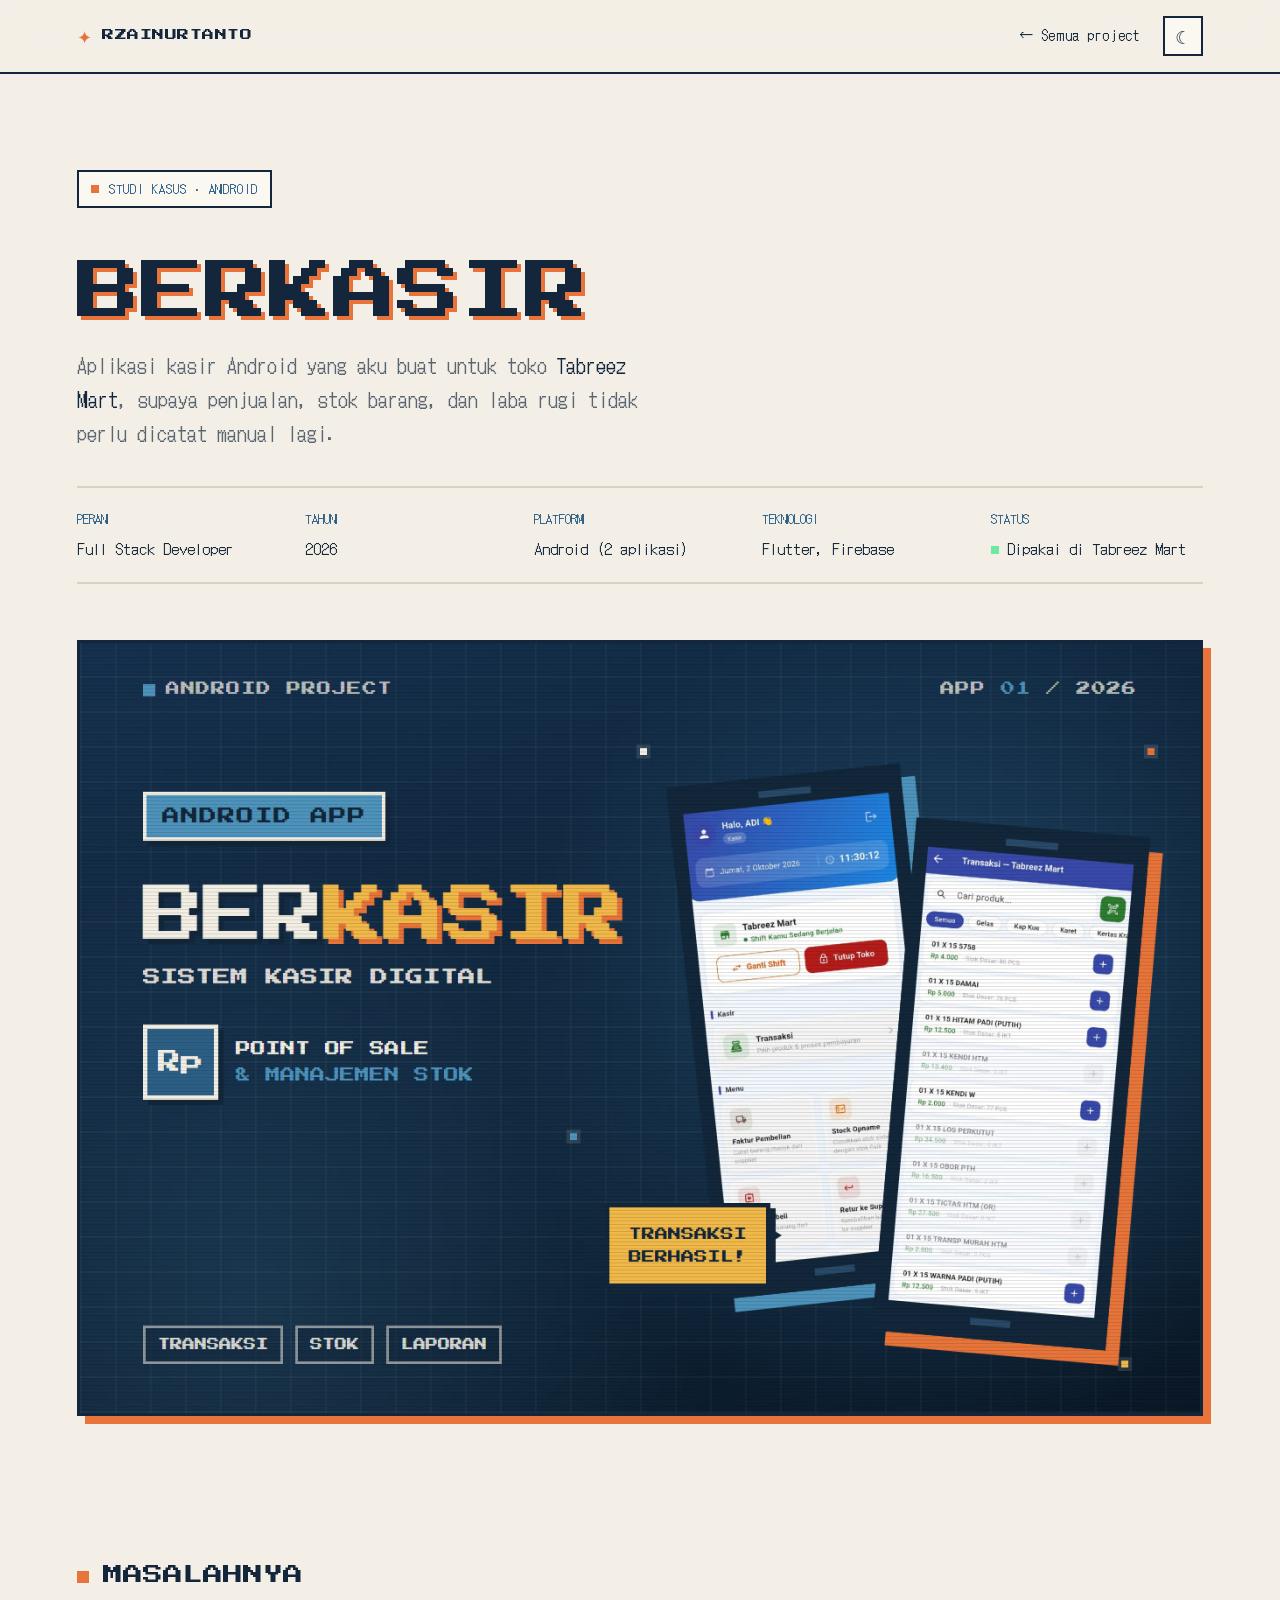
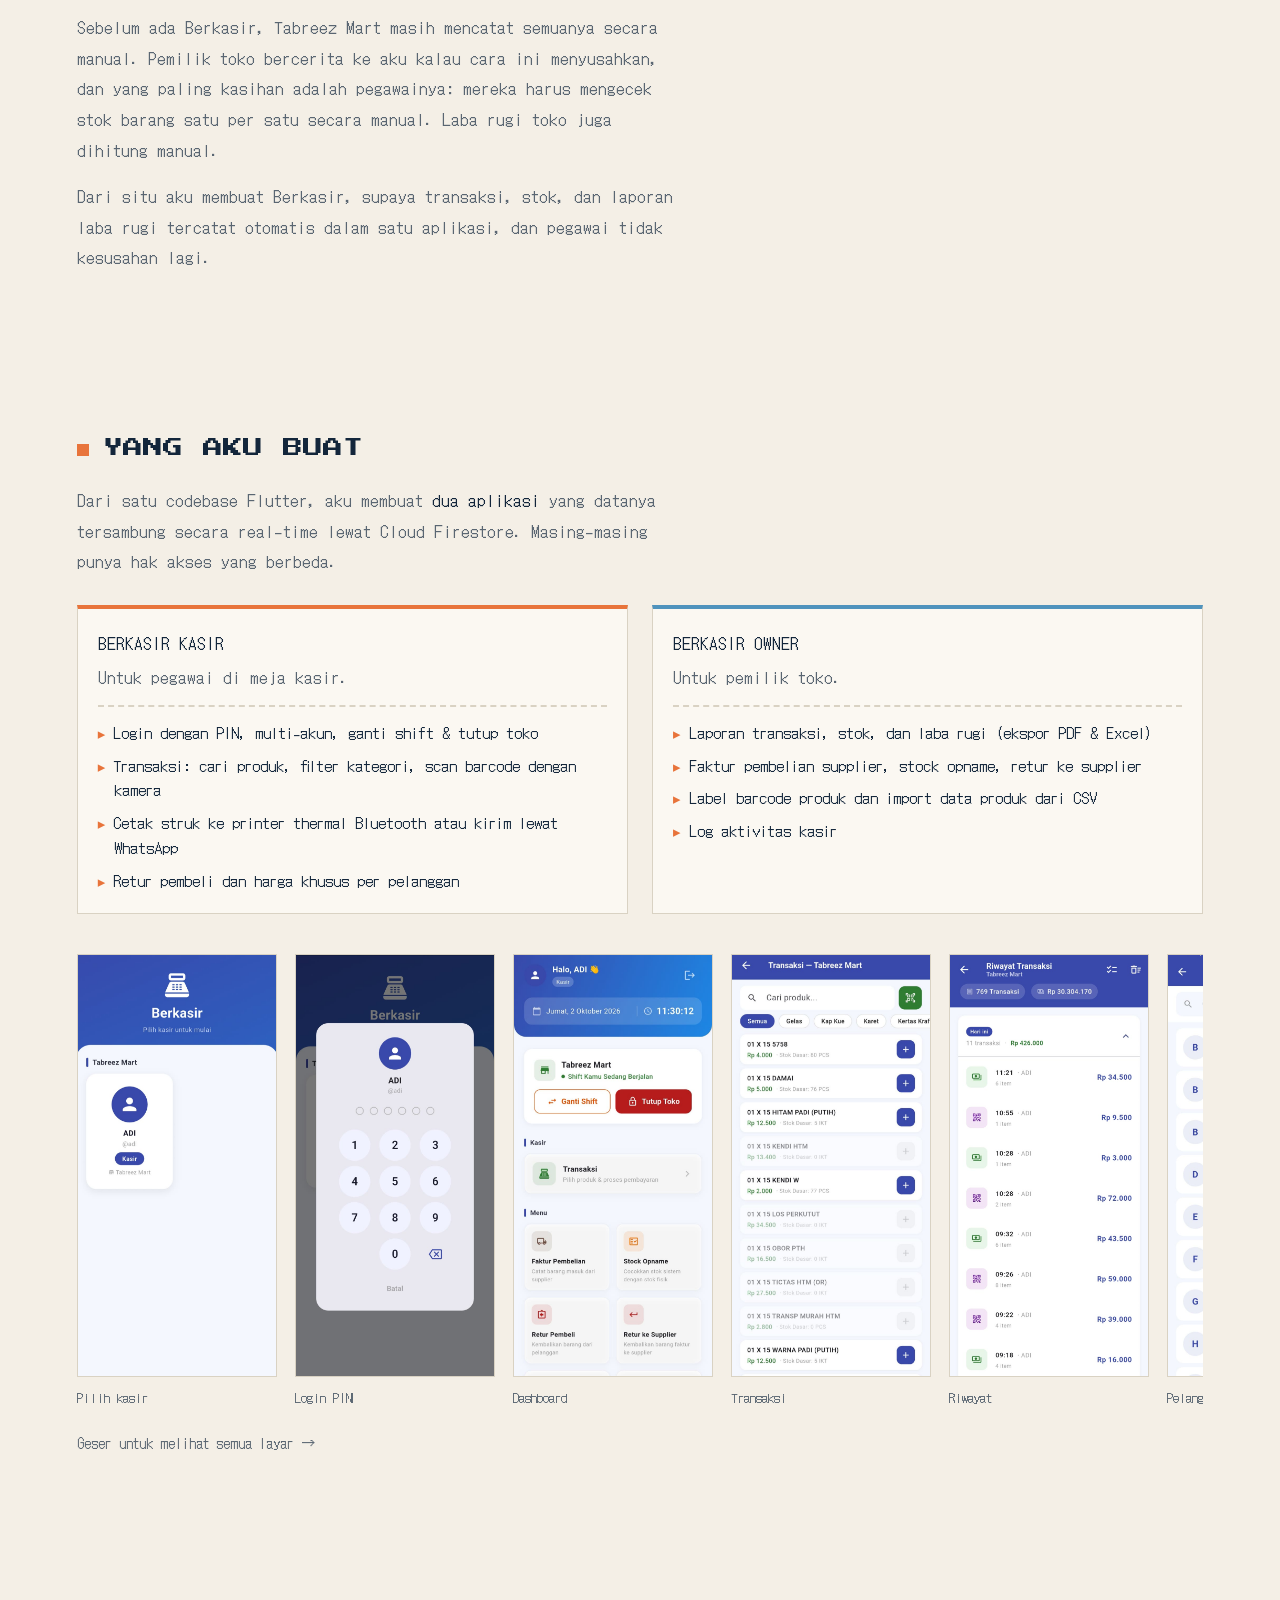
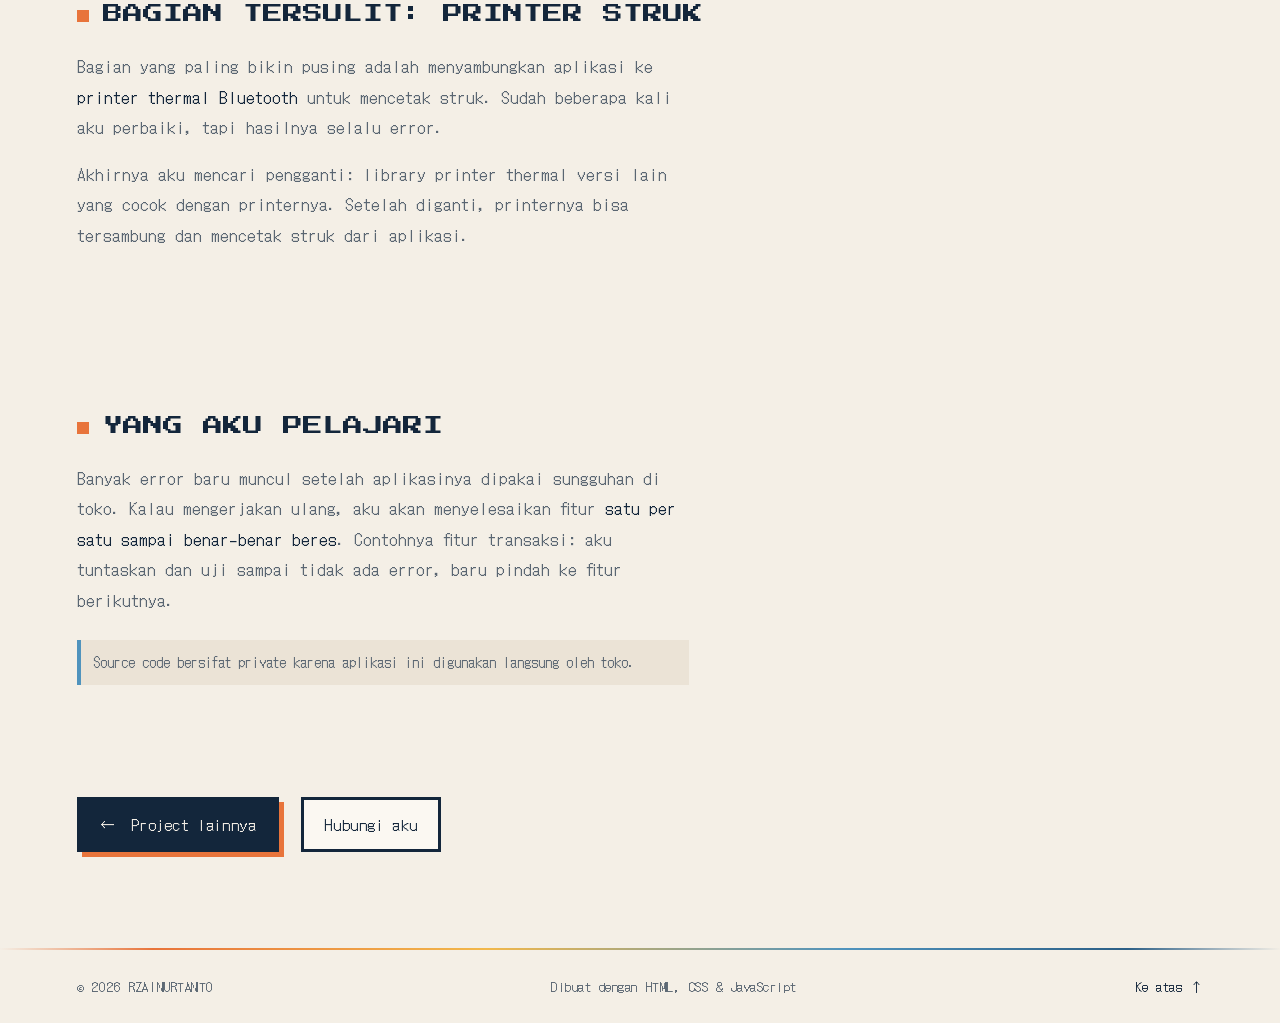
==== commit 319a5815: "versi 3" ====
--- a/berkasir/index.html
+++ b/berkasir/index.html
@@ -40,7 +40,7 @@
       <a class="brand" href="../" aria-label="Rzainurtanto, kembali ke beranda">
         <span class="brand-mark" aria-hidden="true">✦</span> RZAINURTANTO
       </a>
-      <a class="case-back" href="../#work"><span aria-hidden="true">←</span> <span class="case-back-long">SEMUA </span>PROJECT</a>
+      <a class="case-back" href="../#work"><span aria-hidden="true">←</span> <span class="case-back-long">Semua </span>project</a>
       <div class="topbar-actions">
         <button class="icon-button theme-toggle" type="button" aria-pressed="false" aria-label="Aktifkan mode gelap">
           <span aria-hidden="true">☾</span>
@@ -140,16 +140,16 @@
 
     <!-- ============ PENUTUP ============ -->
     <section class="case-end shell">
-      <a class="pixel-button" href="../#work"><span aria-hidden="true">←</span> PROJECT LAINNYA</a>
-      <a class="pixel-button ghost" href="../#contact">HUBUNGI AKU</a>
+      <a class="pixel-button" href="../#work"><span aria-hidden="true">←</span> Project lainnya</a>
+      <a class="pixel-button ghost" href="../#contact">Hubungi aku</a>
     </section>
   </main>
 
   <footer class="site-footer">
     <div class="shell footer-inner">
       <span>© <span id="year">2026</span> RZAINURTANTO</span>
-      <span>DIBUAT DENGAN HTML, CSS &amp; JAVASCRIPT</span>
-      <a class="back-to-top" href="#main">KE ATAS <span aria-hidden="true">↑</span></a>
+      <span>Dibuat dengan HTML, CSS &amp; JavaScript</span>
+      <a class="back-to-top" href="#main">Ke atas <span aria-hidden="true">↑</span></a>
     </div>
   </footer>
 
--- a/style.css
+++ b/style.css
@@ -1,5 +1,5 @@
 /* ==========================================================================
-   RZAINURTANTO — Pixel Portfolio
+   RZAINURTANTO, Pixel Portfolio
    1. Tokens   2. Base   3. Header   4. Buttons   5. Hero   6. Hero art
    7. Sections 8. About  9. Services 10. Work    11. Contact 12. Footer
    13. Motion  14. Responsive
@@ -29,6 +29,8 @@
   --btn-text: #f4efe6;
   --header-bg: rgba(244, 239, 230,  .88);
   --scanline: rgba(19, 38, 59,  .05);
+
+  --horizon: linear-gradient(90deg, transparent, var(--sun) 12%, var(--gold) 38%, var(--sea) 66%, var(--tide) 88%, transparent);
 
   --font-pixel: 'Press Start 2P', 'DotGothic16', ui-monospace, monospace;
   --font-body: 'DotGothic16', system-ui, sans-serif;
@@ -98,7 +100,7 @@
   position: fixed; top: -80px; left: 16px; z-index: 100;
   padding: 12px 16px;
   background: var(--sun); color: var(--sand);
-  font-family: var(--font-pixel); font-size: 10px; text-decoration: none;
+  font-family: var(--font-body); font-size: 15px; text-decoration: none;
   border: 3px solid var(--ocean);
 }
 .skip-link:focus { top: 16px; }
@@ -114,7 +116,7 @@
   padding-inline: var(--gutter);
 }
 
-/* Press Start 2P tidak punya glyph panah/simbol — pakai font body agar tetap tajam */
+/* Press Start 2P tidak punya glyph panah/simbol, jadi pakai font body agar tetap tajam */
 .pixel-button [aria-hidden="true"], .project-link span, .back-to-top span, .panel-title span,
 .hud b, .rec b, .card-corner { font-family: var(--font-body); }
 
@@ -152,7 +154,7 @@
 .nav-links a {
   position: relative; display: block;
   padding: 28px 0;
-  font-family: var(--font-pixel); font-size: 10px; line-height: 16px; letter-spacing: .04em;
+  font-family: var(--font-body); font-size: 15px; line-height: 20px; letter-spacing: .04em;
   color: var(--muted); text-decoration: none;
   transition: color .2s steps(2);
 }
@@ -172,12 +174,12 @@
   width: 40px; height: 40px; padding: 0;
   background: var(--surface); color: var(--text);
   border: 2px solid var(--border);
-  box-shadow: 3px 3px 0 var(--border);
+  box-shadow: none;
   font-size: 18px; line-height: 1;
   cursor: pointer;
   transition: transform .12s steps(2), box-shadow .12s steps(2);
 }
-.icon-button:hover { transform: translate(2px, 2px); box-shadow: 1px 1px 0 var(--border); }
+.icon-button:hover { transform: translate(2px, 2px); box-shadow: none; }
 .icon-button:active { transform: translate(3px, 3px); box-shadow: none; }
 
 .menu-toggle { display: none; }
@@ -206,7 +208,7 @@
 .music-panel-top {
   display: flex; justify-content: space-between; align-items: center;
   margin-bottom: 14px; padding-bottom: 10px;
-  font-family: var(--font-pixel); font-size: 8px; letter-spacing: .06em; color: var(--muted);
+  font-family: var(--font-body); font-size: 13px; letter-spacing: .06em; color: var(--muted);
   border-bottom: 2px dashed var(--line);
 }
 .music-panel-top > span { display: inline-flex; align-items: center; gap: 8px; }
@@ -214,7 +216,7 @@
 .music-panel.is-playing .music-dot { background: var(--sun); animation: blink 1s steps(2) infinite; }
 .music-close {
   width: 24px; height: 24px; padding: 0;
-  font-family: var(--font-pixel); font-size: 9px;
+  font-family: var(--font-body); font-size: 14px;
   color: var(--text); background: none; border: 2px solid var(--border);
   cursor: pointer;
 }
@@ -222,7 +224,7 @@
 
 .music-track { display: flex; align-items: center; gap: 12px; }
 .music-meta { min-width: 0; }
-.music-title { margin: 0 0 4px; font-family: var(--font-pixel); font-size: 11px; line-height: 1.5; overflow-wrap: anywhere; }
+.music-title { margin: 0 0 4px; font-family: var(--font-body); font-size: 16px; line-height: 1.5; overflow-wrap: anywhere; }
 .music-artist { margin: 0; font-size: 15px; line-height: 1.3; color: var(--muted); }
 
 /* Piringan vinyl pixel */
@@ -241,16 +243,16 @@
   width: 40px; height: 40px; padding: 0;
   background: var(--gold);
   border: 3px solid var(--ocean);
-  box-shadow: 3px 3px 0 var(--ocean);
+  box-shadow: none;
   cursor: pointer;
   transition: transform .12s steps(2), box-shadow .12s steps(2);
 }
-.music-play:hover { transform: translate(1px, 1px); box-shadow: 2px 2px 0 var(--ocean); }
+.music-play:hover { transform: translate(1px, 1px); box-shadow: none; }
 .music-play i { display: block; width: 12px; height: 14px; margin-left: 3px; background: var(--ocean);
   clip-path: polygon(0 0, 34% 0, 34% 15%, 67% 15%, 67% 35%, 100% 35%, 100% 65%, 67% 65%, 67% 85%, 34% 85%, 34% 100%, 0 100%); }
 .music-play.is-playing i { margin-left: 0; clip-path: polygon(0 0, 35% 0, 35% 100%, 0 100%, 0 0, 65% 0, 100% 0, 100% 100%, 65% 100%, 65% 0); }
 
-.music-volume { flex: 1; display: flex; align-items: center; gap: 8px; font-family: var(--font-pixel); font-size: 8px; color: var(--muted); }
+.music-volume { flex: 1; display: flex; align-items: center; gap: 8px; font-family: var(--font-body); font-size: 13px; color: var(--muted); }
 .music-volume output { width: 34px; text-align: right; color: var(--text); }
 .music-volume input {
   --fill: 5%;
@@ -278,8 +280,8 @@
   pointer-events: none;
 }
 .now-playing.show { transform: none; visibility: visible; transition: transform .35s steps(5); }
-.now-playing small { display: block; margin-bottom: 4px; font-family: var(--font-pixel); font-size: 7px; letter-spacing: .08em; color: var(--sea); }
-.now-playing strong { display: block; font-family: var(--font-pixel); font-size: 11px; font-weight: 400; line-height: 1.5; }
+.now-playing small { display: block; margin-bottom: 4px; font-family: var(--font-body); font-size: 12px; letter-spacing: .08em; color: var(--sea); }
+.now-playing strong { display: block; font-family: var(--font-body); font-size: 16px; font-weight: 400; line-height: 1.5; }
 .now-playing .np-artist { display: block; font-size: 14px; color: var(--panel-muted); }
 @keyframes panel-in { from { opacity: 0; transform: translateY(-6px); } }
 .burger, .burger::before, .burger::after {
@@ -307,7 +309,7 @@
 .pixel-button {
   display: inline-flex; align-items: center; gap: 16px;
   padding: 17px 20px;
-  font-family: var(--font-pixel); font-size: 10px; line-height: 1; letter-spacing: .04em;
+  font-family: var(--font-body); font-size: 15px; line-height: 1; letter-spacing: .04em;
   color: var(--btn-text); background: var(--btn-bg);
   text-decoration: none; white-space: nowrap;
   border: 3px solid var(--border);
@@ -320,8 +322,8 @@
 .pixel-button:hover [aria-hidden="true"] { transform: translateX(4px); }
 .pixel-button:active { transform: translate(5px, 5px); box-shadow: none; }
 
-.pixel-button.ghost { color: var(--text); background: var(--surface); box-shadow: 5px 5px 0 var(--sea); }
-.pixel-button.ghost:hover { box-shadow: 2px 2px 0 var(--sea); }
+.pixel-button.ghost { color: var(--text); background: var(--surface); box-shadow: none; }
+.pixel-button.ghost:hover { box-shadow: none; border-color: var(--sun); color: var(--sun); }
 
 /* 5. Hero ------------------------------------------------------------------ */
 .hero {
@@ -337,7 +339,7 @@
 .eyebrow {
   display: inline-flex; align-items: center; gap: 10px;
   margin: 0 0 26px; padding: 8px 12px;
-  font-family: var(--font-pixel); font-size: 8px; line-height: 1.4; letter-spacing: .06em;
+  font-family: var(--font-body); font-size: 13px; line-height: 1.4; letter-spacing: .06em;
   color: var(--tide);
   background: var(--surface);
   border: 2px solid var(--border);
@@ -358,17 +360,17 @@
 .hero-intro { max-width: 46ch; margin: 0 0 24px; color: var(--muted); font-size: 18px; }
 .hero-intro strong { color: var(--text); font-weight: 400; }
 
-.role-list { display: flex; flex-wrap: wrap; gap: 8px; margin: 0 0 34px; padding: 0; list-style: none; }
-.role-list li {
-  display: inline-flex; align-items: center; gap: 8px;
-  padding: 7px 10px;
-  font-family: var(--font-pixel); font-size: 8px; letter-spacing: .04em;
-  border: 2px solid var(--border);
-  background: var(--surface);
-}
-.role-list li::before { content: ''; width: 6px; height: 6px; background: var(--c); }
-
 .hero-actions { display: flex; flex-wrap: wrap; align-items: center; gap: 18px 22px; }
+.hero-music {
+  display: inline-flex; align-items: baseline; gap: 10px;
+  margin-top: 30px; padding: 0;
+  font-family: var(--font-body); font-size: 15px; color: var(--muted);
+  background: none; border: 0; cursor: pointer;
+}
+.hero-music .play-icon { color: var(--sun); }
+.hero-music small { font-size: 13px; color: var(--muted); opacity: .75; }
+.hero-music:hover, .hero-music.is-playing { color: var(--text); }
+.hero-music:hover > span:not(.play-icon) { text-decoration: underline; text-decoration-color: var(--sun); text-underline-offset: 4px; }
 
 /* 6. Hero art -------------------------------------------------------------- */
 .hero-art {
@@ -693,7 +695,9 @@
 .art-label small { display: block; margin-top: 4px; font-family: var(--font-body); font-size: 14px; color: var(--sea); }
 
 /* 7. Sections -------------------------------------------------------------- */
-.section { padding-block: clamp(80px, 10vw, 128px); border-top: 2px solid var(--border); }
+.section { padding-block: clamp(80px, 10vw, 128px); }
+/* Pemisah bagian: garis cakrawala saat senja (水平線), dari lagu Suiheisen */
+.section, .site-footer { border-top: 2px solid transparent; border-image: var(--horizon) 1; }
 .section-alt { background: var(--bg-alt); }
 
 .section-head { margin-bottom: clamp(40px, 5vw, 56px); }
@@ -704,7 +708,7 @@
 .panel-title {
   display: flex; align-items: center; gap: 10px;
   margin: 0 0 24px;
-  font-family: var(--font-pixel); font-size: 11px; letter-spacing: .04em;
+  font-family: var(--font-body); font-size: 16px; letter-spacing: .04em;
 }
 .panel-title span { color: var(--sun); }
 
@@ -728,18 +732,18 @@
   flex: none; width: 120px; height: 120px; overflow: hidden;
   background: var(--sea);
   border: 4px solid var(--sand);
-  box-shadow: 4px 4px 0 var(--sea);
+  box-shadow: none;
 }
 .profile-photo { width: 100%; height: 100%; object-fit: cover; object-position: center top; transition: transform .4s steps(4); }
 .profile-card:hover .profile-photo { transform: scale(1.06); }
-.card-kicker { margin: 0; font-family: var(--font-pixel); font-size: 8px; color: var(--gold); }
+.card-kicker { margin: 0; font-family: var(--font-body); font-size: 13px; color: var(--gold); }
 .profile-card h3 { margin: 10px 0 6px; font-family: var(--font-pixel); font-size: 14px; }
 .muted { margin: 0; color: var(--panel-muted); }
 .card-corner { position: absolute; top: 12px; right: 14px; color: var(--sun); }
 
 .profile-meta { display: grid; gap: 10px; margin: 22px 0 0; padding-top: 18px; border-top: 2px dashed var(--panel-line); }
 .profile-meta div { display: flex; justify-content: space-between; align-items: center; gap: 16px; }
-.profile-meta dt { font-family: var(--font-pixel); font-size: 8px; color: var(--sea); }
+.profile-meta dt { font-family: var(--font-body); font-size: 13px; color: var(--sea); }
 .profile-meta dd { display: inline-flex; align-items: center; gap: 8px; margin: 0; font-size: 15px; color: var(--panel-muted); text-align: right; }
 .status-dot { width: 8px; height: 8px; background: #6ee7a0; animation: blink 1.4s steps(2) infinite; }
 
@@ -755,7 +759,7 @@
 }
 .stats div { display: flex; flex-direction: column-reverse; gap: 8px; }
 .stats dd { margin: 0; font-family: var(--font-pixel); font-size: clamp(18px, 2vw, 24px); color: var(--tide); }
-.stats dt { font-family: var(--font-pixel); font-size: 8px; line-height: 1.6; color: var(--muted); }
+.stats dt { font-family: var(--font-body); font-size: 13px; line-height: 1.6; color: var(--muted); }
 
 .skills-grid {
   display: grid;
@@ -775,11 +779,11 @@
   padding: 16px 8px 12px;
   font-size: 14px; text-align: center; line-height: 1.3;
   background: var(--surface);
-  border: 2px solid var(--border);
-  box-shadow: 3px 3px 0 var(--line);
+  border: 1px solid var(--line);
+  box-shadow: none;
   transition: transform .12s steps(2), box-shadow .12s steps(2);
 }
-.inventory-grid li:hover { transform: translate(-2px, -2px); box-shadow: 5px 5px 0 var(--c, var(--sun)); }
+.inventory-grid li:hover { transform: translate(-2px, -2px); box-shadow: none; }
 .item-icon {
   display: grid; place-items: center;
   width: 44px; height: 44px;
@@ -792,14 +796,14 @@
 .filter-tabs { display: flex; flex-wrap: wrap; gap: 10px; margin-bottom: 36px; }
 .filter {
   padding: 10px 14px;
-  font-family: var(--font-pixel); font-size: 9px; letter-spacing: .04em;
+  font-family: var(--font-body); font-size: 14px; letter-spacing: .04em;
   color: var(--text); background: var(--surface);
   border: 2px solid var(--border);
-  box-shadow: 3px 3px 0 var(--border);
+  box-shadow: none;
   cursor: pointer;
   transition: transform .12s steps(2), box-shadow .12s steps(2), background-color .12s steps(2);
 }
-.filter:hover { transform: translate(1px, 1px); box-shadow: 2px 2px 0 var(--border); }
+.filter:hover { transform: translate(1px, 1px); box-shadow: none; }
 .filter.active { color: var(--sand); background: var(--sun); transform: translate(3px, 3px); box-shadow: none; }
 
 .project-grid { display: grid; grid-template-columns: repeat(6, minmax(0, 1fr)); gap: 24px; }
@@ -820,7 +824,7 @@
   transition: transform .2s steps(3), box-shadow .2s steps(3);
 }
 .project-card[hidden] { display: none; }
-.project-card:hover { transform: translateY(-8px); box-shadow: 7px 7px 0 var(--sea); }
+.project-card:hover { transform: translateY(-4px); box-shadow: none; border-color: var(--sun); }
 .project-card.pop { animation: pop .35s steps(3); }
 
 .project-card.is-featured {
@@ -834,18 +838,19 @@
 .featured-body { display: flex; flex-direction: column; padding-right: 8px; }
 .is-featured h3 { margin-top: 12px; font-size: clamp(18px, 2vw, 24px); }
 .is-featured .featured-body > p { font-size: 17px; }
-.featured-actions { display: flex; flex-wrap: wrap; align-items: center; gap: 14px 24px; margin-top: auto; }
-.featured-actions .project-link { margin-top: 0; }
+/* Tombol di kartu yang punya studi kasus */
+.card-actions { display: flex; flex-wrap: wrap; align-items: center; gap: 14px 24px; margin-top: auto; }
+.card-actions .project-link { margin-top: 0; }
 /* Di atas lapisan klik kartu, jadi bisa diklik sendiri */
 .case-link {
   position: relative; z-index: 6;
   padding: 9px 12px;
-  font-family: var(--font-pixel); font-size: 9px; letter-spacing: .04em;
+  font-family: var(--font-body); font-size: 14px; letter-spacing: .04em;
   color: var(--sand); background: var(--ocean); text-decoration: none;
-  border: 2px solid var(--ocean); box-shadow: 4px 4px 0 var(--sun);
+  border: 2px solid var(--ocean); box-shadow: none;
   transition: transform .15s steps(2), box-shadow .15s steps(2);
 }
-.case-link:hover { transform: translate(2px, 2px); box-shadow: 2px 2px 0 var(--sun); }
+.case-link:hover { transform: translate(2px, 2px); box-shadow: none; }
 :root[data-theme="dark"] .case-link { color: var(--ocean); background: var(--sand); border-color: var(--sand); }
 
 .project-visual { position: relative; aspect-ratio: 16 / 11; margin-bottom: 18px; overflow: hidden; border: 2px solid var(--border); }
@@ -896,24 +901,24 @@
 .visual-hint {
   position: absolute; left: 12px; bottom: 12px; z-index: 4;
   padding: 7px 10px;
-  font-family: var(--font-pixel); font-size: 8px; letter-spacing: .04em;
+  font-family: var(--font-body); font-size: 13px; letter-spacing: .04em;
   color: var(--sand); background: var(--ocean);
   border: 2px solid var(--sand);
-  box-shadow: 3px 3px 0 var(--sun);
+  box-shadow: none;
   opacity: 0; transform: translateY(8px);
   transition: opacity .2s steps(2), transform .2s steps(2);
 }
 .project-card:hover .visual-hint, .project-card:focus-within .visual-hint { opacity: 1; transform: none; }
 
-.project-meta { display: flex; justify-content: space-between; font-family: var(--font-pixel); font-size: 8px; color: var(--tide); }
+.project-meta { display: flex; justify-content: space-between; font-family: var(--font-body); font-size: 13px; color: var(--tide); }
 .project-card h3 { margin: 14px 0 8px; font-family: var(--font-pixel); font-size: 14px; line-height: 1.5; }
 .project-card p { margin: 0 0 16px; color: var(--muted); }
 .project-tags { display: flex; flex-wrap: wrap; gap: 6px; margin: 0 0 20px; padding: 0; list-style: none; }
-.project-tags li { padding: 5px 8px; font-family: var(--font-pixel); font-size: 7px; letter-spacing: .04em; color: var(--muted); border: 2px solid var(--line); }
+.project-tags li { padding: 5px 8px; font-family: var(--font-body); font-size: 12px; letter-spacing: .04em; color: var(--muted); border: 1px solid var(--line); }
 .project-link {
   align-self: flex-start; margin-top: auto;
   padding: 0 0 5px;
-  font-family: var(--font-pixel); font-size: 9px; letter-spacing: .04em;
+  font-family: var(--font-body); font-size: 14px; letter-spacing: .04em;
   color: var(--text); background: none;
   border: 0; border-bottom: 3px solid var(--sun);
   cursor: pointer;
@@ -943,7 +948,7 @@
   position: sticky; top: 0; z-index: 6;
   display: flex; justify-content: space-between; align-items: center; gap: 16px;
   padding: 10px 12px 10px 18px;
-  font-family: var(--font-pixel); font-size: 9px; letter-spacing: .06em;
+  font-family: var(--font-body); font-size: 14px; letter-spacing: .06em;
   color: var(--panel-text); background: var(--panel);
 }
 .modal-bar > span { display: inline-flex; align-items: center; gap: 10px; }
@@ -984,7 +989,7 @@
   font-family: var(--font-pixel); font-size: 12px;
   color: var(--ocean); background: var(--sand);
   border: 3px solid var(--ocean);
-  box-shadow: 3px 3px 0 var(--sun);
+  box-shadow: none;
   transform: translateY(-50%);
   cursor: pointer;
 }
@@ -995,7 +1000,7 @@
 .gallery-count {
   position: absolute; right: 12px; bottom: 12px; z-index: 2;
   padding: 6px 8px;
-  font-family: var(--font-pixel); font-size: 8px;
+  font-family: var(--font-body); font-size: 13px;
   color: var(--sand); background: rgba(8, 18, 30,  .8);
 }
 
@@ -1005,7 +1010,7 @@
 .thumb {
   flex: none; display: grid; place-items: center;
   width: 76px; height: 54px; padding: 0; overflow: hidden;
-  font-family: var(--font-pixel); font-size: 9px;
+  font-family: var(--font-body); font-size: 14px;
   color: var(--sand); background: var(--ocean);
   border: 3px solid var(--line);
   opacity: .6;
@@ -1029,7 +1034,7 @@
 .modal-desc strong { color: var(--text); font-weight: 400; }
 .modal-desc h4 {
   margin: 22px 0 10px; padding-top: 16px;
-  font-family: var(--font-pixel); font-size: 10px; font-weight: 400; letter-spacing: .04em;
+  font-family: var(--font-body); font-size: 15px; font-weight: 400; letter-spacing: .04em;
   color: var(--sun);
   border-top: 2px dashed var(--line);
 }
@@ -1054,12 +1059,12 @@
   display: flex; flex-direction: column;
   padding: 20px;
   background: var(--surface);
-  border: 2px solid var(--border);
-  box-shadow: 5px 5px 0 var(--accent);
+  border: 1px solid var(--line); border-top: 4px solid var(--accent);
+  box-shadow: none;
   transition: transform .15s steps(2), box-shadow .15s steps(2);
 }
-.hobby-card:hover { transform: translate(-3px, -3px); box-shadow: 8px 8px 0 var(--accent); }
-.hobby-card h3 { margin: 6px 0 10px; font-family: var(--font-pixel); font-size: 12px; line-height: 1.5; }
+.hobby-card:hover { transform: translate(-3px, -3px); box-shadow: none; }
+.hobby-card h3 { margin: 6px 0 10px; font-family: var(--font-body); font-size: 19px; line-height: 1.5; }
 .hobby-card p { margin: 0 0 14px; font-size: 15px; color: var(--muted); }
 
 .hobby-art {
@@ -1072,26 +1077,26 @@
 }
 .hobby-art svg { display: block; width: 100%; height: 100%; }
 .hobby-card:hover .hobby-art svg { animation: hobby-bounce .4s steps(2); }
-.hobby-kicker { display: flex; align-items: center; gap: 8px; margin: 0; font-family: var(--font-pixel); font-size: 8px; letter-spacing: .06em; color: var(--muted); }
+.hobby-kicker { display: flex; align-items: center; gap: 8px; margin: 0; font-family: var(--font-body); font-size: 13px; letter-spacing: .06em; color: var(--muted); }
 .hobby-kicker::before { content: ''; flex: none; width: 8px; height: 8px; background: var(--accent); }
 .hobby-card .hobby-kicker { margin: 0; font-size: 8px; line-height: 1.6; color: var(--muted); }
 
 .hobby-tags { display: flex; flex-wrap: wrap; gap: 6px; margin: auto 0 0; padding: 0; list-style: none; }
-.hobby-tags li { padding: 5px 8px; font-family: var(--font-pixel); font-size: 7px; letter-spacing: .04em; color: var(--muted); border: 2px solid var(--line); }
+.hobby-tags li { padding: 5px 8px; font-family: var(--font-body); font-size: 12px; letter-spacing: .04em; color: var(--muted); border: 1px solid var(--line); }
 
 .hobby-play {
   align-self: flex-start; margin-top: auto;
   display: inline-flex; align-items: center; gap: 8px;
   padding: 10px 12px;
-  font-family: var(--font-pixel); font-size: 8px; letter-spacing: .04em;
+  font-family: var(--font-body); font-size: 13px; letter-spacing: .04em;
   color: var(--ocean); background: var(--gold);
   border: 3px solid var(--ocean);
-  box-shadow: 3px 3px 0 var(--ocean);
+  box-shadow: none;
   cursor: pointer;
   transition: transform .12s steps(2), box-shadow .12s steps(2);
 }
 .hobby-play span { font-family: var(--font-body); font-size: 11px; }
-.hobby-play:hover { transform: translate(1px, 1px); box-shadow: 2px 2px 0 var(--ocean); }
+.hobby-play:hover { transform: translate(1px, 1px); box-shadow: none; }
 
 /* Kartu "main quest" yang lebar */
 .hobby-card-wide { grid-column: span 2; flex-direction: row; align-items: flex-start; gap: 22px; }
@@ -1100,7 +1105,7 @@
 .quest-log { display: grid; gap: 6px; margin: 0 0 14px; padding: 0; list-style: none; font-size: 15px; }
 .quest-log li { display: flex; align-items: center; gap: 10px; }
 .quest-box { flex: none; width: 12px; height: 12px; border: 2px solid var(--border); background: var(--bg); }
-.quest-progress { display: flex; align-items: center; gap: 10px; font-family: var(--font-pixel); font-size: 7px; color: var(--muted); }
+.quest-progress { display: flex; align-items: center; gap: 10px; font-family: var(--font-body); font-size: 12px; color: var(--muted); }
 .quest-bar { flex: 1; max-width: 140px; height: 12px; padding: 2px; border: 2px solid var(--border); }
 .quest-bar i { display: block; width: 18%; height: 100%; background: repeating-linear-gradient(90deg, var(--gold) 0 6px, transparent 6px 8px); animation: blink 1.6s steps(2) infinite; }
 
@@ -1130,18 +1135,18 @@
   animation: panel-in .2s steps(3);
 }
 .contact-copy > .contact-actions .email-chooser p.chooser-title,
-.chooser-title { margin: 0 0 12px; font-family: var(--font-pixel); font-size: 8px; letter-spacing: .06em; color: var(--muted); }
+.chooser-title { margin: 0 0 12px; font-family: var(--font-body); font-size: 13px; letter-spacing: .06em; color: var(--muted); }
 .email-option { display: flex; align-items: center; gap: 10px; padding: 10px 0; border-top: 2px dashed var(--line); }
 .email-badge { flex: none; display: grid; place-items: center; width: 32px; height: 32px; font-family: var(--font-pixel); font-size: 12px; color: #fff; border: 2px solid var(--ocean); }
 .email-badge.is-gmail { background: linear-gradient(90deg, #4285f4 0 25%, #ea4335 25% 50%, #fbbc05 50% 75%, #34a853 75%); }
 .email-badge.is-pens { background: #1d4f9c; }
 .email-info { display: flex; flex-direction: column; min-width: 0; flex: 1; }
-.email-info strong { font-family: var(--font-pixel); font-size: 8px; font-weight: 400; letter-spacing: .04em; }
+.email-info strong { font-family: var(--font-body); font-size: 13px; font-weight: 400; letter-spacing: .04em; }
 .email-info span { font-size: 13px; color: var(--muted); overflow-wrap: anywhere; }
 .email-buttons { display: flex; gap: 6px; flex: none; }
 .email-send, .email-copy {
   padding: 7px 8px;
-  font-family: var(--font-pixel); font-size: 7px; letter-spacing: .04em;
+  font-family: var(--font-body); font-size: 12px; letter-spacing: .04em;
   text-decoration: none; cursor: pointer;
   border: 2px solid var(--border);
 }
@@ -1150,7 +1155,7 @@
 .email-send:hover, .email-copy:hover { color: var(--sand); background: var(--sun); }
 
 /* Media sosial dengan logo pixel */
-.contact-copy > p.socials-title { margin: 30px 0 12px; font-family: var(--font-pixel); font-size: 8px; letter-spacing: .06em; color: var(--muted); }
+.contact-copy > p.socials-title { margin: 30px 0 12px; font-family: var(--font-body); font-size: 13px; letter-spacing: .06em; color: var(--muted); }
 .socials { display: grid; grid-template-columns: repeat(2, minmax(0, 1fr)); gap: 10px; max-width: 460px; margin: 0; padding: 0; list-style: none; }
 .social-link {
   display: flex; align-items: center; gap: 10px;
@@ -1158,12 +1163,12 @@
   color: var(--text); text-decoration: none;
   background: var(--surface);
   border: 2px solid var(--border);
-  box-shadow: 3px 3px 0 var(--line);
+  box-shadow: none;
   transition: transform .12s steps(2), box-shadow .12s steps(2);
 }
-.social-link:hover { transform: translate(-2px, -2px); box-shadow: 5px 5px 0 var(--sun); }
+.social-link:hover { transform: translate(-2px, -2px); box-shadow: none; }
 .social-text { display: flex; flex-direction: column; min-width: 0; }
-.social-text strong { font-family: var(--font-pixel); font-size: 8px; font-weight: 400; letter-spacing: .04em; }
+.social-text strong { font-family: var(--font-body); font-size: 13px; font-weight: 400; letter-spacing: .04em; }
 .social-text small { font-size: 13px; color: var(--muted); overflow-wrap: anywhere; }
 .social-icon {
   flex: none; display: grid; place-items: center;
@@ -1178,11 +1183,11 @@
 .social-icon.is-wa { background: #25d366; }
 .social-icon.is-gh { background: #24292f; }
 .socials li.is-featured { grid-column: 1 / -1; }
-.socials li.is-featured .social-link { box-shadow: 3px 3px 0 var(--tide); }
-.socials li.is-featured .social-link:hover { box-shadow: 5px 5px 0 var(--sun); }
+.socials li.is-featured .social-link { box-shadow: none; }
+.socials li.is-featured .social-link:hover { box-shadow: none; }
 
 .footer-socials { display: flex; gap: 8px; margin: 0; padding: 0; list-style: none; }
-.footer-socials .social-icon { width: 30px; height: 30px; box-shadow: 2px 2px 0 var(--ocean); transition: transform .12s steps(2); }
+.footer-socials .social-icon { width: 30px; height: 30px; box-shadow: none; transition: transform .12s steps(2); }
 .footer-socials .social-icon svg { width: 16px; height: 16px; }
 .footer-socials .social-icon:hover { transform: translateY(-3px); }
 
@@ -1194,12 +1199,12 @@
   padding: 22px 24px;
   color: var(--panel-text); background: var(--panel);
   border: 3px solid var(--border);
-  box-shadow: 10px 10px 0 var(--sea);
+  box-shadow: none;
 }
 .console-top {
   display: flex; justify-content: space-between;
   padding-bottom: 14px; margin-bottom: 16px;
-  font-family: var(--font-pixel); font-size: 8px; color: var(--sun);
+  font-family: var(--font-body); font-size: 13px; color: var(--sun);
   border-bottom: 2px solid var(--panel-line);
 }
 .rec { animation: blink 1.2s steps(2) infinite; }
@@ -1210,11 +1215,11 @@
 .console-cursor { color: var(--sun); animation: blink .7s steps(2) infinite; }
 
 /* 12. Footer --------------------------------------------------------------- */
-.site-footer { border-top: 2px solid var(--border); }
+
 .footer-inner {
   display: flex; flex-wrap: wrap; justify-content: space-between; align-items: center; gap: 12px 24px;
   padding-block: 26px;
-  font-family: var(--font-pixel); font-size: 8px; letter-spacing: .04em; color: var(--muted);
+  font-family: var(--font-body); font-size: 13px; letter-spacing: .04em; color: var(--muted);
 }
 .back-to-top { color: var(--text); text-decoration: none; }
 .back-to-top:hover { color: var(--sun); }
@@ -1222,7 +1227,7 @@
 .toast {
   position: fixed; left: 50%; bottom: 24px; z-index: 70;
   padding: 14px 18px;
-  font-family: var(--font-pixel); font-size: 9px;
+  font-family: var(--font-body); font-size: 14px;
   color: var(--sand); background: var(--ocean);
   border: 3px solid var(--sun);
   box-shadow: 5px 5px 0 var(--sun);
@@ -1322,7 +1327,7 @@
   .hobby-card:not(.hobby-card-wide) { display: grid; grid-template-columns: 64px minmax(0, 1fr); column-gap: 14px; align-items: start; padding: 16px; }
   .hobby-card:not(.hobby-card-wide) .hobby-art { grid-row: 1 / span 5; width: 64px; height: 64px; margin: 0; padding: 6px; }
   .hobby-card:not(.hobby-card-wide) > :not(.hobby-art) { grid-column: 2; }
-  .hobby-card h3 { margin: 4px 0 6px; font-size: 11px; }
+  .hobby-card h3 { margin: 4px 0 6px; font-size: 17px; }
   .hobby-card p { margin-bottom: 10px; font-size: 14px; }
   .hobby-tags, .hobby-play { margin-top: 0; }
   .hobby-card:not(.hobby-card-wide) .hobby-play { justify-self: start; }
@@ -1358,7 +1363,7 @@
 
 @media (max-width: 400px) {
   .hero h1 { font-size: 28px; }
-  .pixel-button { padding: 15px 16px; font-size: 9px; }
-  .eyebrow { font-size: 7px; }
+  .pixel-button { padding: 15px 16px; font-size: 14px; }
+  .eyebrow { font-size: 12px; }
   .character { --scale: .72; }
 }
--- a/case.css
+++ b/case.css
@@ -5,7 +5,7 @@
 
 .case-back {
   margin-left: auto;
-  font-family: var(--font-pixel); font-size: 9px; letter-spacing: .04em;
+  font-family: var(--font-body); font-size: 14px; letter-spacing: .04em;
   color: var(--text); text-decoration: none; white-space: nowrap;
 }
 .case-back:hover { color: var(--sun); }
@@ -28,7 +28,7 @@
   border-block: 2px solid var(--line);
 }
 .case-facts div { display: flex; flex-direction: column; gap: 8px; }
-.case-facts dt { font-family: var(--font-pixel); font-size: 8px; color: var(--tide); }
+.case-facts dt { font-family: var(--font-body); font-size: 13px; color: var(--tide); }
 .case-facts dd { display: flex; align-items: center; gap: 8px; margin: 0; font-size: 15px; }
 
 .case-cover { margin: clamp(32px, 5vw, 56px) 0 0; border: 3px solid var(--border); box-shadow: 8px 8px 0 var(--sun); }
@@ -47,9 +47,9 @@
 .case-text .modal-note { margin-top: 24px; padding: 10px 12px; font-size: 14px; border-left: 4px solid var(--sea); background: var(--bg-alt); }
 
 .case-apps { display: grid; grid-template-columns: repeat(2, minmax(0, 1fr)); gap: 24px; margin-top: 28px; }
-.case-app { padding: 20px; background: var(--surface); border: 2px solid var(--border); box-shadow: 5px 5px 0 var(--sea); }
-.case-app:first-child { box-shadow: 5px 5px 0 var(--sun); }
-.case-app h3 { margin: 0 0 6px; font-family: var(--font-pixel); font-size: 12px; }
+.case-app { padding: 20px; background: var(--surface); border: 1px solid var(--line); border-top: 4px solid var(--sea); }
+.case-app:first-child { border-top: 4px solid var(--sun); }
+.case-app h3 { margin: 0 0 6px; font-family: var(--font-body); font-size: 17px; }
 .case-app > p { margin: 0 0 14px; color: var(--muted); }
 .case-app ul { display: grid; gap: 8px; margin: 0; padding: 14px 0 0; list-style: none; border-top: 2px dashed var(--line); font-size: 15px; }
 .case-app li { padding-left: 16px; text-indent: -16px; }
@@ -63,9 +63,22 @@
   scrollbar-color: var(--sun) transparent;
 }
 .case-screens figure { margin: 0; scroll-snap-align: start; }
-.case-screens img { width: 100%; aspect-ratio: 9 / 19; object-fit: cover; object-position: top; border: 2px solid var(--border); box-shadow: 4px 4px 0 var(--line); }
-.case-screens figcaption { margin-top: 10px; font-family: var(--font-pixel); font-size: 8px; color: var(--muted); }
+.case-screens img { width: 100%; aspect-ratio: 9 / 19; object-fit: cover; object-position: top; border: 1px solid var(--line); box-shadow: none; }
+.case-screens figcaption { margin-top: 10px; font-family: var(--font-body); font-size: 13px; color: var(--muted); }
 .case-hint { margin: 6px 0 0; font-size: 14px; color: var(--muted); }
+/* Galeri campuran (screenshot tegak + mendatar): tinggi sama, lebar mengikuti gambar */
+.case-screens.is-mixed { grid-auto-columns: max-content; }
+.case-screens.is-mixed img { width: auto; height: clamp(260px, 34vw, 420px); aspect-ratio: auto; object-fit: contain; }
+
+.case-subhead { margin: 36px 0 14px; font-family: var(--font-body); font-size: 16px; line-height: 1.6; color: var(--tide); }
+.case-text code { padding: 1px 6px; font-family: ui-monospace, Consolas, monospace; font-size: .9em; color: var(--text); background: var(--bg-alt); border: 1px solid var(--line); }
+.case-code {
+  max-width: 760px; margin: 22px 0 0; padding: 18px 20px; overflow-x: auto;
+  font-family: ui-monospace, Consolas, monospace; font-size: 14px; line-height: 1.7;
+  color: var(--sand); background: var(--ocean);
+  border: 2px solid var(--border); box-shadow: none;
+}
+.case-code .c { color: var(--gold); }
 
 .case-end { display: flex; flex-wrap: wrap; gap: 18px 22px; padding-block: 24px clamp(64px, 8vw, 96px); }
 
@@ -73,7 +86,7 @@
   .case-facts { grid-template-columns: repeat(3, minmax(0, 1fr)); }
 }
 @media (max-width: 640px) {
-  .case-back { font-size: 8px; }
+  .case-back { font-size: 13px; }
   .case-back-long { display: none; }
   .case-facts { grid-template-columns: repeat(2, minmax(0, 1fr)); }
   .case-apps { grid-template-columns: 1fr; }
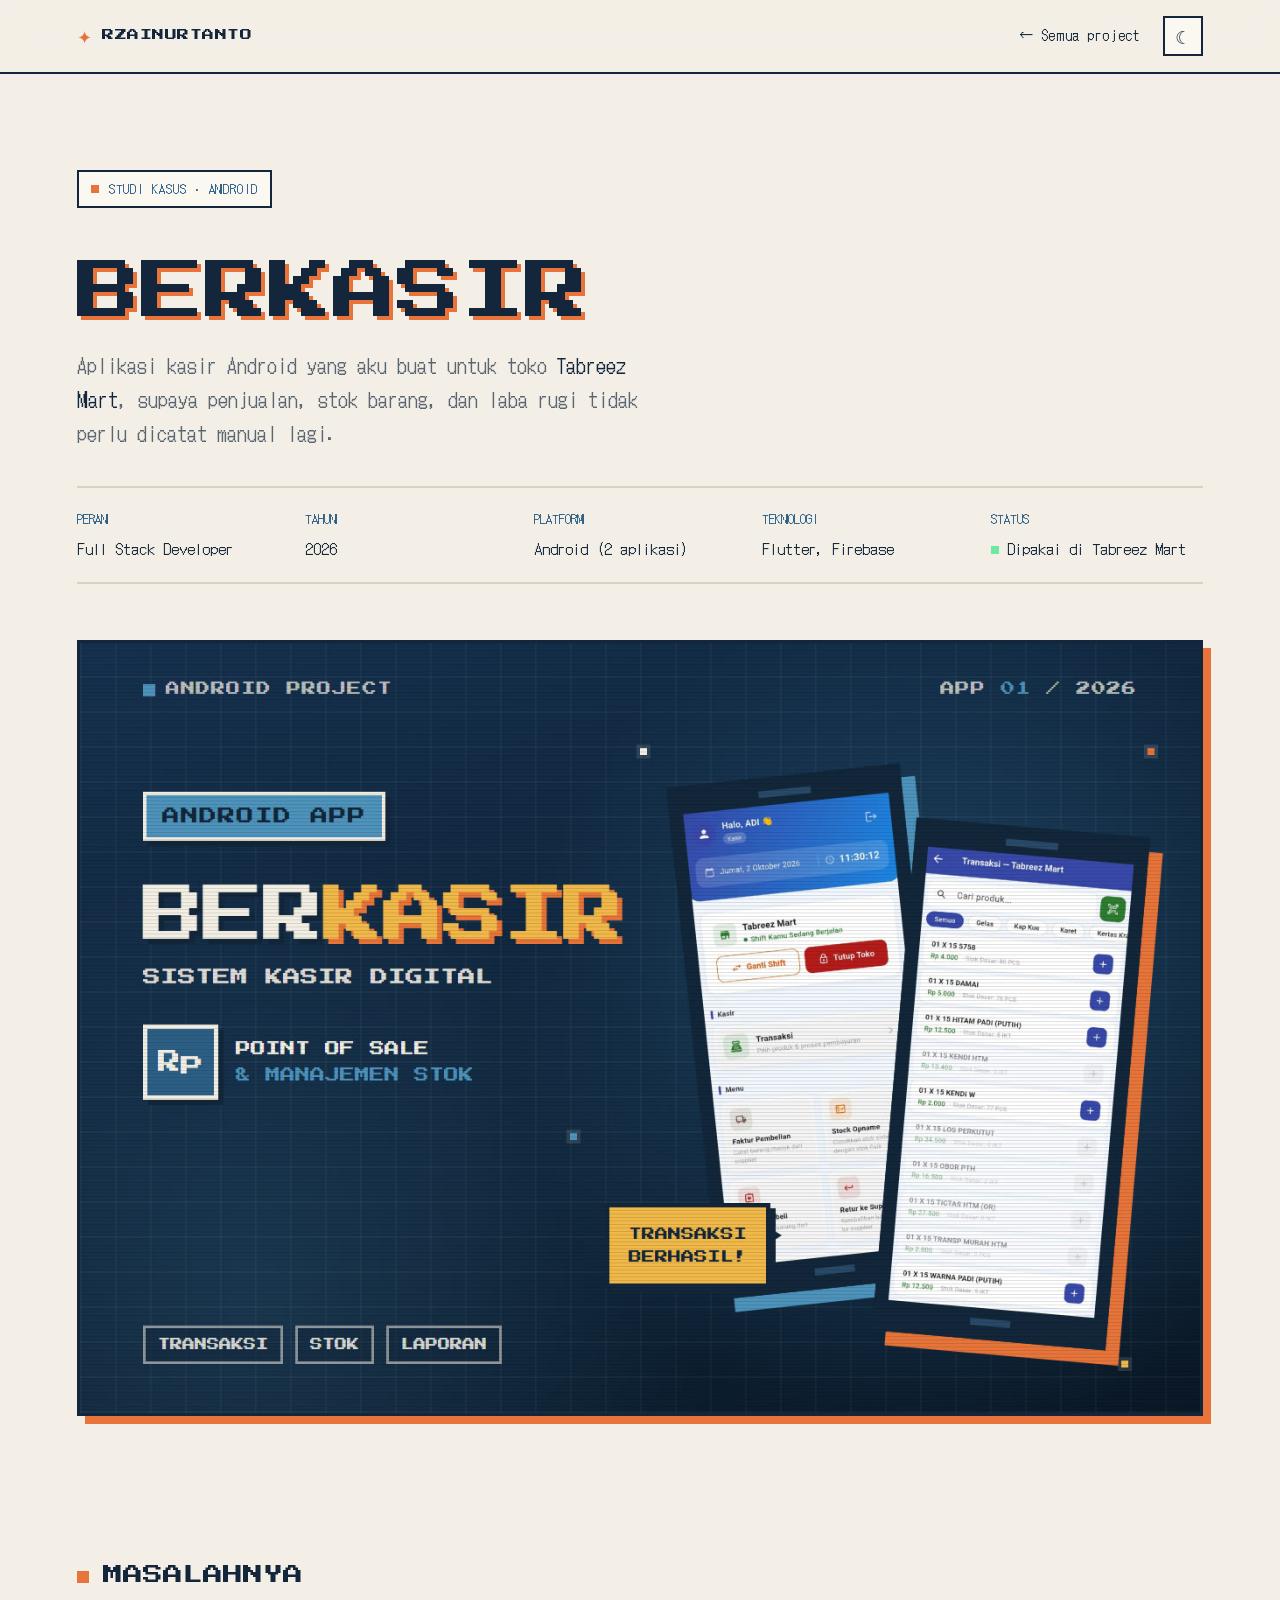
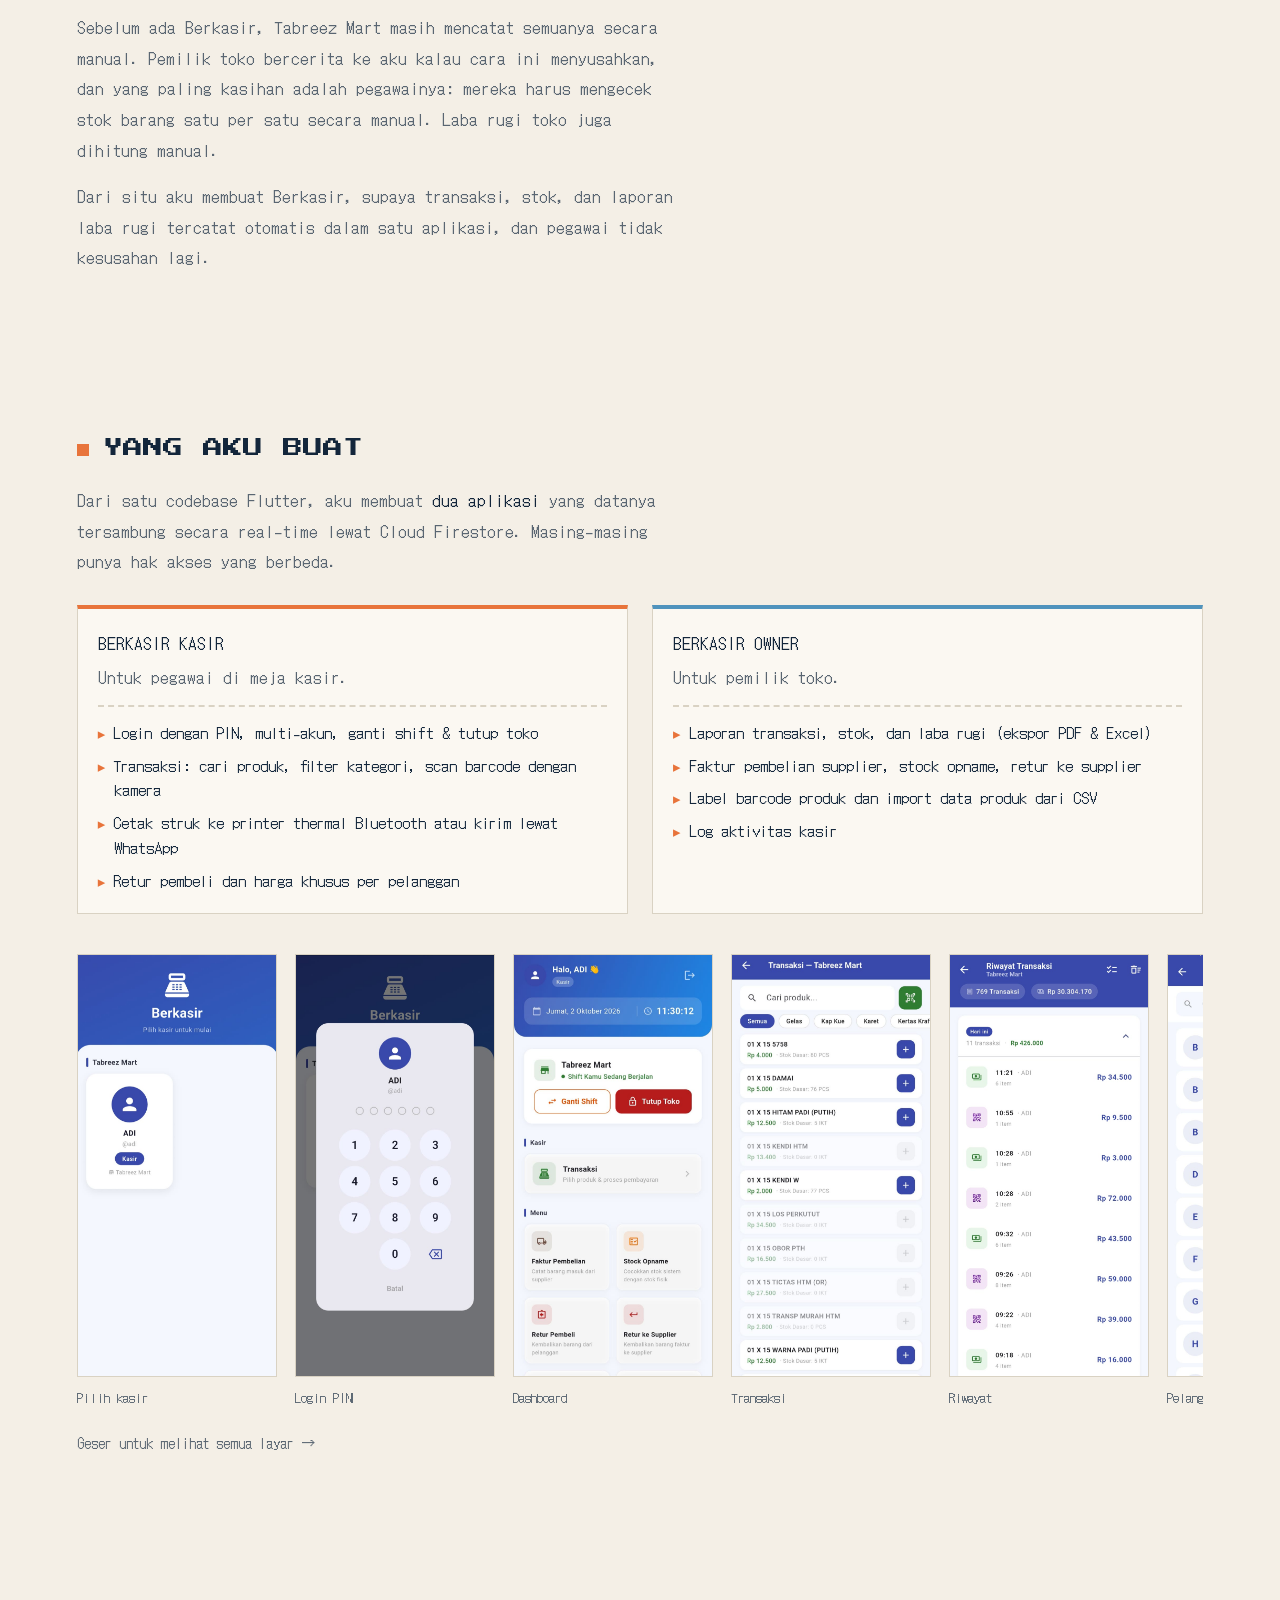
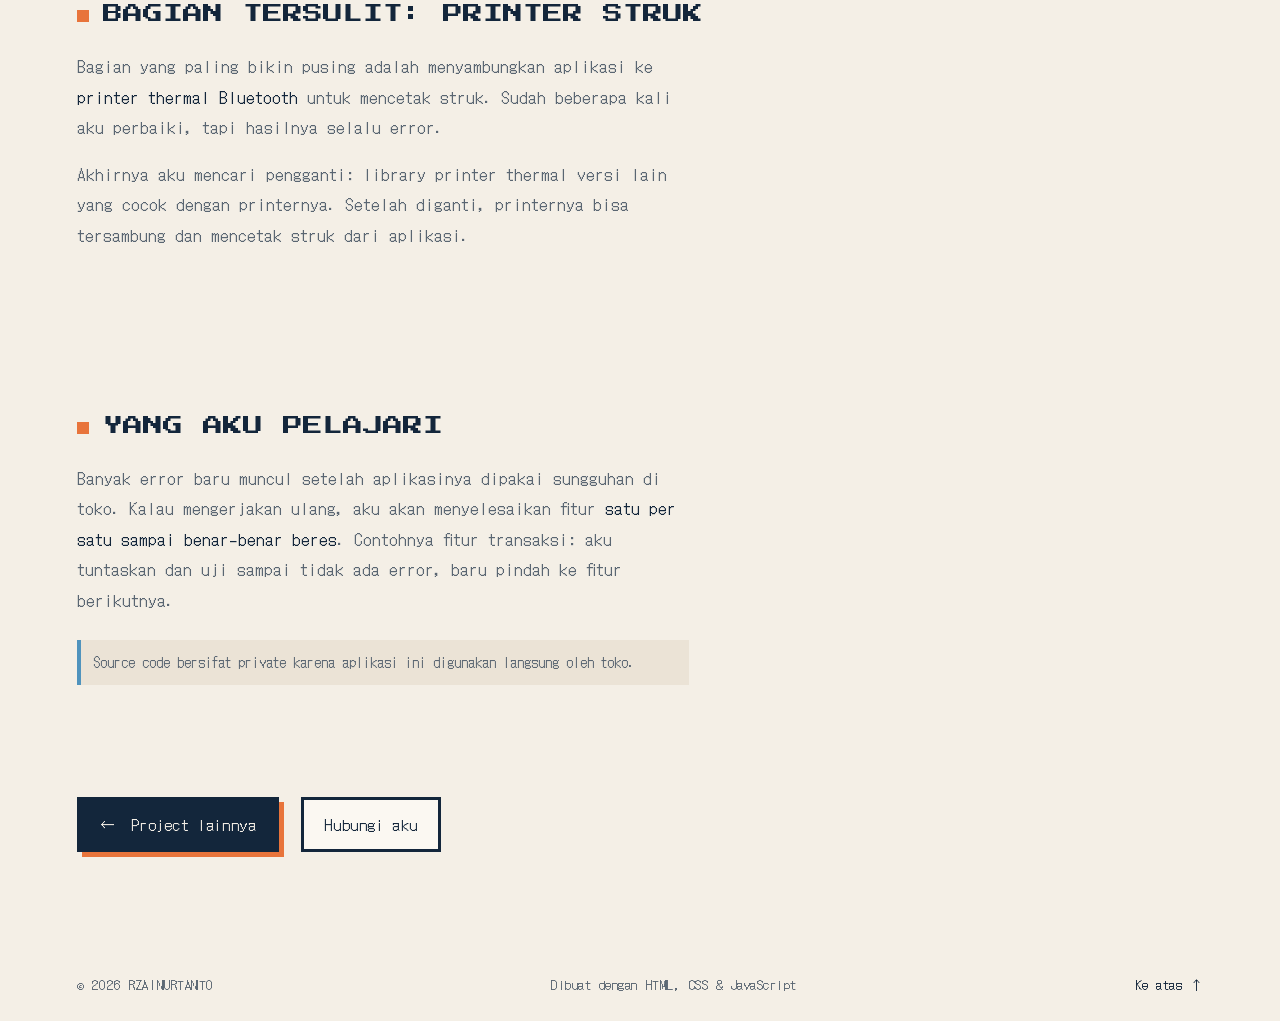
==== commit efc91570: "versi final (harusnya)" ====
--- a/berkasir/index.html
+++ b/berkasir/index.html
@@ -18,6 +18,15 @@
     (function () {
       var root = document.documentElement;
       root.classList.replace('no-js', 'js');
+      // Datang dari halaman lain lewat link: tampilkan layar transisi sejak awal (lihat loader.js)
+      try {
+        var arriving = sessionStorage.getItem('page-loader');
+        if (arriving) {
+          sessionStorage.removeItem('page-loader');
+          root.classList.add('is-arriving');
+          root.dataset.loading = arriving;
+        }
+      } catch (e) {}
       try {
         var theme = localStorage.getItem('theme');
         if (!theme) theme = matchMedia('(prefers-color-scheme: dark)').matches ? 'dark' : 'light';
@@ -153,6 +162,7 @@
     </div>
   </footer>
 
+  <script src="../loader.js"></script>
   <script src="../case.js"></script>
 </body>
 </html>
--- a/style.css
+++ b/style.css
@@ -30,6 +30,7 @@
   --header-bg: rgba(244, 239, 230,  .88);
   --scanline: rgba(19, 38, 59,  .05);
 
+  --paper-shadow: 0 8px 18px rgba(19, 38, 59, .12), 0 1px 2px rgba(19, 38, 59, .10);
   --horizon: linear-gradient(90deg, transparent, var(--sun) 12%, var(--gold) 38%, var(--sea) 66%, var(--tide) 88%, transparent);
 
   --font-pixel: 'Press Start 2P', 'DotGothic16', ui-monospace, monospace;
@@ -42,6 +43,7 @@
 
 :root[data-theme="dark"] {
   --tide: #7fb3d5;
+  --paper-shadow: 0 10px 22px rgba(0, 0, 0, .45), 0 1px 2px rgba(0, 0, 0, .35);
   --bg: #0e1b2a;
   --bg-alt: #132438;
   --surface: #172b42;
@@ -697,7 +699,14 @@
 /* 7. Sections -------------------------------------------------------------- */
 .section { padding-block: clamp(80px, 10vw, 128px); }
 /* Pemisah bagian: garis cakrawala saat senja (水平線), dari lagu Suiheisen */
-.section, .site-footer { border-top: 2px solid transparent; border-image: var(--horizon) 1; }
+.section, .site-footer { position: relative; }
+.section::before, .site-footer::before {
+  content: ''; position: absolute; top: 0; left: 0; right: 0; height: 2px;
+  background: var(--horizon);
+  transition: transform 1.4s cubic-bezier(.2, .7, .2, 1);
+}
+/* Tergambar dari tengah ke kedua sisi saat bagiannya mulai terlihat */
+.js .section:not(.is-drawn)::before, .js .site-footer:not(.is-drawn)::before { transform: scaleX(0); }
 .section-alt { background: var(--bg-alt); }
 
 .section-head { margin-bottom: clamp(40px, 5vw, 56px); }
@@ -1053,17 +1062,37 @@
 .modal-link[hidden], .modal-link-alt[hidden] { display: none; }
 
 /* 10b. Side quests (hobi & minat) ------------------------------------------ */
-.hobby-grid { display: grid; grid-template-columns: repeat(4, minmax(0, 1fr)); gap: 22px; }
-
+.hobby-grid { display: grid; grid-template-columns: repeat(4, minmax(0, 1fr)); gap: 40px 26px; padding-top: 14px; }
+
+/* Gaya scrapbook: kertas ditempel selotip, sedikit miring */
 .hobby-card {
+  position: relative;
   display: flex; flex-direction: column;
-  padding: 20px;
+  padding: 26px 20px 20px;
   background: var(--surface);
-  border: 1px solid var(--line); border-top: 4px solid var(--accent);
-  box-shadow: none;
-  transition: transform .15s steps(2), box-shadow .15s steps(2);
-}
-.hobby-card:hover { transform: translate(-3px, -3px); box-shadow: none; }
+  border: 1px solid var(--line);
+  box-shadow: var(--paper-shadow);
+  rotate: var(--tilt, 0deg);
+  transition: rotate .25s ease, translate .25s ease;
+}
+.hobby-card:hover { rotate: 0deg; translate: 0 -4px; }
+/* Selotip pixel dengan ujung bergerigi */
+.hobby-card::before {
+  content: ''; position: absolute; top: -13px; left: 50%; z-index: 2;
+  width: 92px; height: 26px;
+  translate: -50% 0; rotate: var(--tape, -3deg);
+  background: color-mix(in srgb, var(--accent) 60%, transparent);
+  clip-path: polygon(0 0, 100% 0, 95% 25%, 100% 50%, 95% 75%, 100% 100%, 0 100%, 5% 75%, 0 50%, 5% 25%);
+}
+.hobby-grid > .hobby-card:nth-child(1) { --tilt: -1.6deg; }
+.hobby-grid > .hobby-card:nth-child(2) { --tilt: 1.2deg; --tape: 4deg; }
+.hobby-grid > .hobby-card:nth-child(3) { --tilt: -0.8deg; --tape: -6deg; }
+.hobby-grid > .hobby-card:nth-child(4) { --tilt: 1.8deg; --tape: 2deg; }
+.hobby-grid > .hobby-card:nth-child(5) { --tilt: -0.6deg; }
+.hobby-grid > .hobby-card:nth-child(6) { --tilt: 1.4deg; --tape: 5deg; }
+.hobby-grid > .hobby-card:nth-child(7) { --tilt: -1.2deg; --tape: -2deg; }
+/* Sebagian kertas sedikit berwarna */
+.hobby-grid > .hobby-card:nth-child(3n + 2) { background: color-mix(in srgb, var(--accent) 9%, var(--surface)); }
 .hobby-card h3 { margin: 6px 0 10px; font-family: var(--font-body); font-size: 19px; line-height: 1.5; }
 .hobby-card p { margin: 0 0 14px; font-size: 15px; color: var(--muted); }
 
@@ -1079,7 +1108,7 @@
 .hobby-card:hover .hobby-art svg { animation: hobby-bounce .4s steps(2); }
 .hobby-kicker { display: flex; align-items: center; gap: 8px; margin: 0; font-family: var(--font-body); font-size: 13px; letter-spacing: .06em; color: var(--muted); }
 .hobby-kicker::before { content: ''; flex: none; width: 8px; height: 8px; background: var(--accent); }
-.hobby-card .hobby-kicker { margin: 0; font-size: 8px; line-height: 1.6; color: var(--muted); }
+.hobby-card .hobby-kicker { margin: 0; font-size: 12px; line-height: 1.6; color: var(--muted); }
 
 .hobby-tags { display: flex; flex-wrap: wrap; gap: 6px; margin: auto 0 0; padding: 0; list-style: none; }
 .hobby-tags li { padding: 5px 8px; font-family: var(--font-body); font-size: 12px; letter-spacing: .04em; color: var(--muted); border: 1px solid var(--line); }
@@ -1098,8 +1127,15 @@
 .hobby-play span { font-family: var(--font-body); font-size: 11px; }
 .hobby-play:hover { transform: translate(1px, 1px); box-shadow: none; }
 
-/* Kartu "main quest" yang lebar */
-.hobby-card-wide { grid-column: span 2; flex-direction: row; align-items: flex-start; gap: 22px; }
+/* Kartu impian yang lebar: gaya kartu pos dengan perangko */
+.hobby-card-wide { grid-column: span 2; flex-direction: row; align-items: flex-start; gap: 22px; padding-right: 124px; }
+.hobby-card-wide::after {
+  content: 'JP ✦ ES'; position: absolute; top: 18px; right: 18px;
+  padding: 14px 8px;
+  font-family: var(--font-pixel); font-size: 8px; color: var(--sun);
+  border: 2px dashed var(--sun);
+  rotate: 6deg;
+}
 .hobby-art-wide { flex: none; width: 176px; height: 96px; margin: 0; }
 .hobby-body { display: flex; flex-direction: column; min-width: 0; }
 .quest-log { display: grid; gap: 6px; margin: 0 0 14px; padding: 0; list-style: none; font-size: 15px; }
@@ -1286,6 +1322,46 @@
     transition-delay: 0s !important;
   }
 }
+
+
+/* Interaksi kecil -------------------------------------------------------- */
+/* Colek Zain: lompat kecil + balon dialog */
+.character { cursor: pointer; }
+.character:focus-visible { outline: 3px dashed var(--gold); outline-offset: 10px; }
+.character.is-poked { animation: character-float 3.8s ease-in-out infinite, poke-hop .55s steps(5); }
+@keyframes poke-hop { 0%, 100% { translate: 0 0; } 30% { translate: 0 -26px; } 60% { translate: 0 -6px; } 80% { translate: 0 -12px; } }
+
+/* Teman kecil: lompat + hati pixel */
+.buddy { pointer-events: auto; cursor: pointer; }
+.buddy.is-hopping svg { animation: buddy-hop .45s steps(4); }
+@keyframes buddy-hop { 50% { translate: 0 -14px; } }
+.pixel-heart {
+  position: absolute; top: -10px; left: 50%; z-index: 6;
+  width: 2px; height: 2px; margin-left: -7px;
+  box-shadow: 2px 0px var(--sun), 4px 0px var(--sun), 8px 0px var(--sun), 10px 0px var(--sun), 0px 2px var(--sun), 2px 2px var(--sun), 4px 2px var(--sun), 6px 2px var(--sun), 8px 2px var(--sun), 10px 2px var(--sun), 12px 2px var(--sun), 0px 4px var(--sun), 2px 4px var(--sun), 4px 4px var(--sun), 6px 4px var(--sun), 8px 4px var(--sun), 10px 4px var(--sun), 12px 4px var(--sun), 2px 6px var(--sun), 4px 6px var(--sun), 6px 6px var(--sun), 8px 6px var(--sun), 10px 6px var(--sun), 4px 8px var(--sun), 6px 8px var(--sun), 8px 8px var(--sun), 6px 10px var(--sun);
+  pointer-events: none;
+  animation: heart-up 1s steps(6) forwards;
+}
+@keyframes heart-up { from { opacity: 1; translate: 0 0; } to { opacity: 0; translate: 0 -30px; } }
+
+/* Klik matahari / bulan untuk ganti waktu */
+.moon { cursor: pointer; }
+.moon:hover { filter: brightness(1.08); }
+
+/* Equalizer kecil di tombol putar lagu */
+.hero-eq { display: none; align-items: flex-end; gap: 2px; height: 12px; }
+.hero-eq i { display: block; width: 3px; height: 5px; background: var(--sun); animation: eq-small .5s steps(3) infinite alternate; }
+.hero-eq i:nth-child(2) { animation-delay: -.2s; }
+.hero-eq i:nth-child(3) { animation-delay: -.35s; }
+.hero-music.is-playing .hero-eq { display: inline-flex; }
+@keyframes eq-small { from { height: 3px; } to { height: 12px; } }
+
+/* Ganti tema: malam turun dari atas, pagi naik dari bawah (bertahap ala pixel) */
+::view-transition-old(root), ::view-transition-new(root) { animation: none; mix-blend-mode: normal; }
+:root[data-theme-shift="to-dark"]::view-transition-new(root) { animation: dusk-fall .7s steps(10) both; }
+:root[data-theme-shift="to-light"]::view-transition-new(root) { animation: dawn-rise .7s steps(10) both; }
+@keyframes dusk-fall { from { clip-path: inset(0 0 100% 0); } to { clip-path: inset(0); } }
+@keyframes dawn-rise { from { clip-path: inset(100% 0 0 0); } to { clip-path: inset(0); } }
 
 /* 14. Responsive ----------------------------------------------------------- */
 @media (max-width: 960px) {
@@ -1323,7 +1399,7 @@
 @media (max-width: 640px) {
   .hobby-grid { grid-template-columns: 1fr; }
   /* Kartu hobi ringkas: ilustrasi di kiri, teks di kanan */
-  .hobby-grid { gap: 16px; }
+  .hobby-grid { gap: 30px; }
   .hobby-card:not(.hobby-card-wide) { display: grid; grid-template-columns: 64px minmax(0, 1fr); column-gap: 14px; align-items: start; padding: 16px; }
   .hobby-card:not(.hobby-card-wide) .hobby-art { grid-row: 1 / span 5; width: 64px; height: 64px; margin: 0; padding: 6px; }
   .hobby-card:not(.hobby-card-wide) > :not(.hobby-art) { grid-column: 2; }
@@ -1331,8 +1407,12 @@
   .hobby-card p { margin-bottom: 10px; font-size: 14px; }
   .hobby-tags, .hobby-play { margin-top: 0; }
   .hobby-card:not(.hobby-card-wide) .hobby-play { justify-self: start; }
-  .hobby-card-wide { grid-column: auto; flex-direction: column; }
-  .hobby-art-wide { width: 100%; max-width: 260px; height: auto; aspect-ratio: 2 / 1; }
+  .hobby-card-wide { grid-column: auto; flex-direction: column; padding-right: 20px; }
+  .hobby-card-wide::after { top: 22px; padding: 10px 6px; }
+  .hobby-grid > .hobby-card { --tilt: 0deg; }
+  .hobby-grid > .hobby-card:nth-child(odd) { --tilt: -0.6deg; }
+  .hobby-grid > .hobby-card:nth-child(even) { --tilt: 0.6deg; }
+  .hobby-art-wide { width: 100%; max-width: min(260px, calc(100% - 92px)); height: auto; aspect-ratio: 2 / 1; }
   .music-panel { position: fixed; top: calc(var(--header-h) + 10px); left: 16px; right: 16px; width: auto; }
   .now-playing { left: 12px; bottom: 12px; }
   body { font-size: 16px; }
@@ -1367,3 +1447,39 @@
   .eyebrow { font-size: 12px; }
   .character { --scale: .72; }
 }
+
+/* 15. Transisi antarhalaman ------------------------------------------------- */
+/* Matahari pixel tenggelam ke cakrawala saat pindah halaman (diatur loader.js) */
+html::before, html::after {
+  content: ''; position: fixed; z-index: 10000;
+  opacity: 0; visibility: hidden; pointer-events: none;
+  transition: opacity .25s steps(4), visibility 0s .25s;
+}
+html::before {
+  inset: 0;
+  background: url("data:image/svg+xml,%3Csvg xmlns='http://www.w3.org/2000/svg' viewBox='0 0 8 8' shape-rendering='crispEdges'%3E%3Cpath fill='%23e8743b' d='M2 0h4v1h1v1h1v4h-1v1h-1v1h-4v-1h-1v-1h-1v-4h1v-1h1z'/%3E%3C/svg%3E") no-repeat 50% calc(52vh - 64px) / 64px 64px, var(--bg);
+}
+/* Laut: menutupi bagian matahari yang sudah tenggelam, lengkap dengan pantulan */
+html::after {
+  content: 'MENUJU ' attr(data-loading);
+  left: 0; right: 0; top: 52vh; bottom: 0; z-index: 10001;
+  padding-top: 70px; text-align: center;
+  font-family: var(--font-pixel); font-size: 10px; letter-spacing: .08em; color: var(--muted);
+  background:
+    linear-gradient(color-mix(in srgb, var(--sun) 70%, transparent) 0 0) 50% 14px / 46px 2px no-repeat,
+    linear-gradient(color-mix(in srgb, var(--sun) 45%, transparent) 0 0) 50% 24px / 28px 2px no-repeat,
+    linear-gradient(color-mix(in srgb, var(--sun) 25%, transparent) 0 0) 50% 34px / 12px 2px no-repeat,
+    var(--horizon) 0 0 / 100% 2px no-repeat,
+    var(--bg);
+}
+html.is-leaving::before, html.is-leaving::after,
+html.is-arriving::before, html.is-arriving::after {
+  opacity: 1; visibility: visible; pointer-events: auto;
+  transition: opacity .25s steps(4);
+}
+html.is-leaving::before, html.is-arriving::before { animation: sun-sink .9s steps(6) infinite alternate; }
+html.is-arriving.is-arrived::before, html.is-arriving.is-arrived::after { opacity: 0; transition: opacity .35s steps(5); }
+@keyframes sun-sink {
+  from { background-position: 50% calc(52vh - 64px), 0 0; }
+  to { background-position: 50% calc(52vh - 20px), 0 0; }
+}
